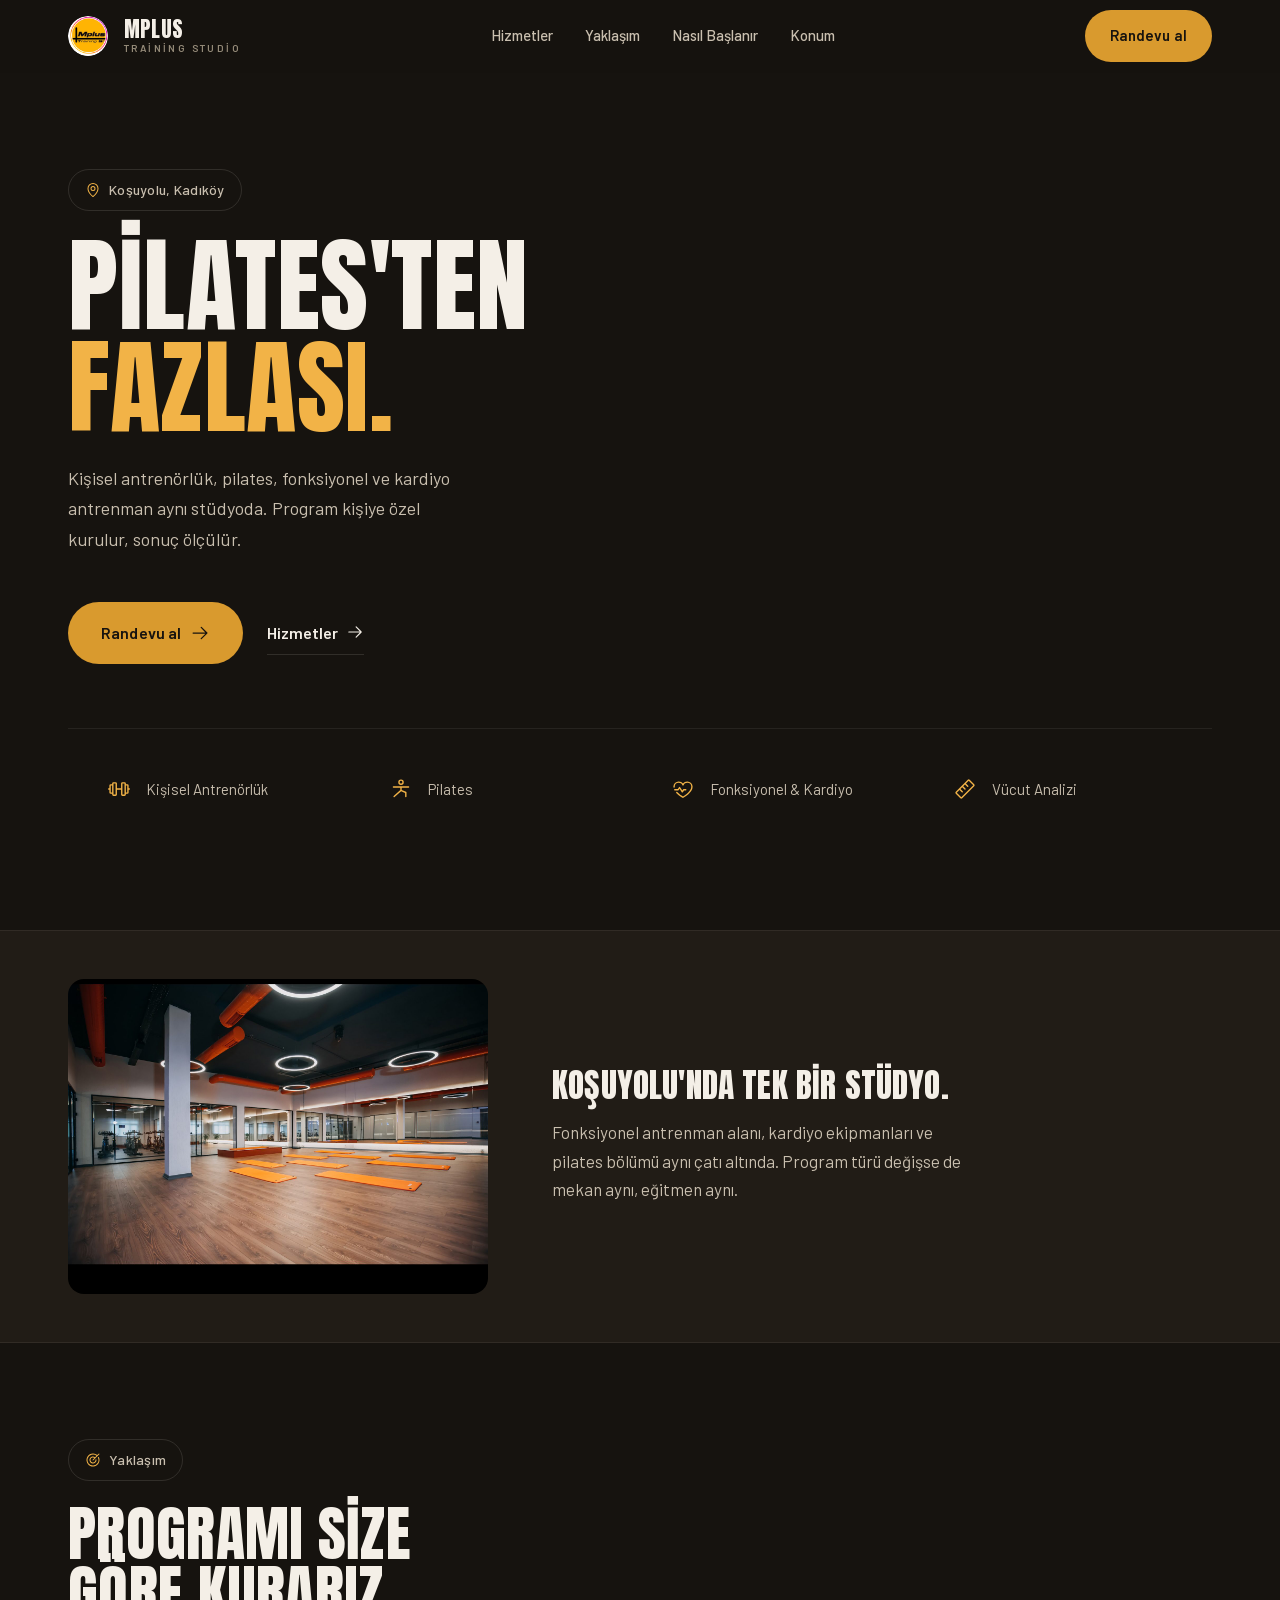
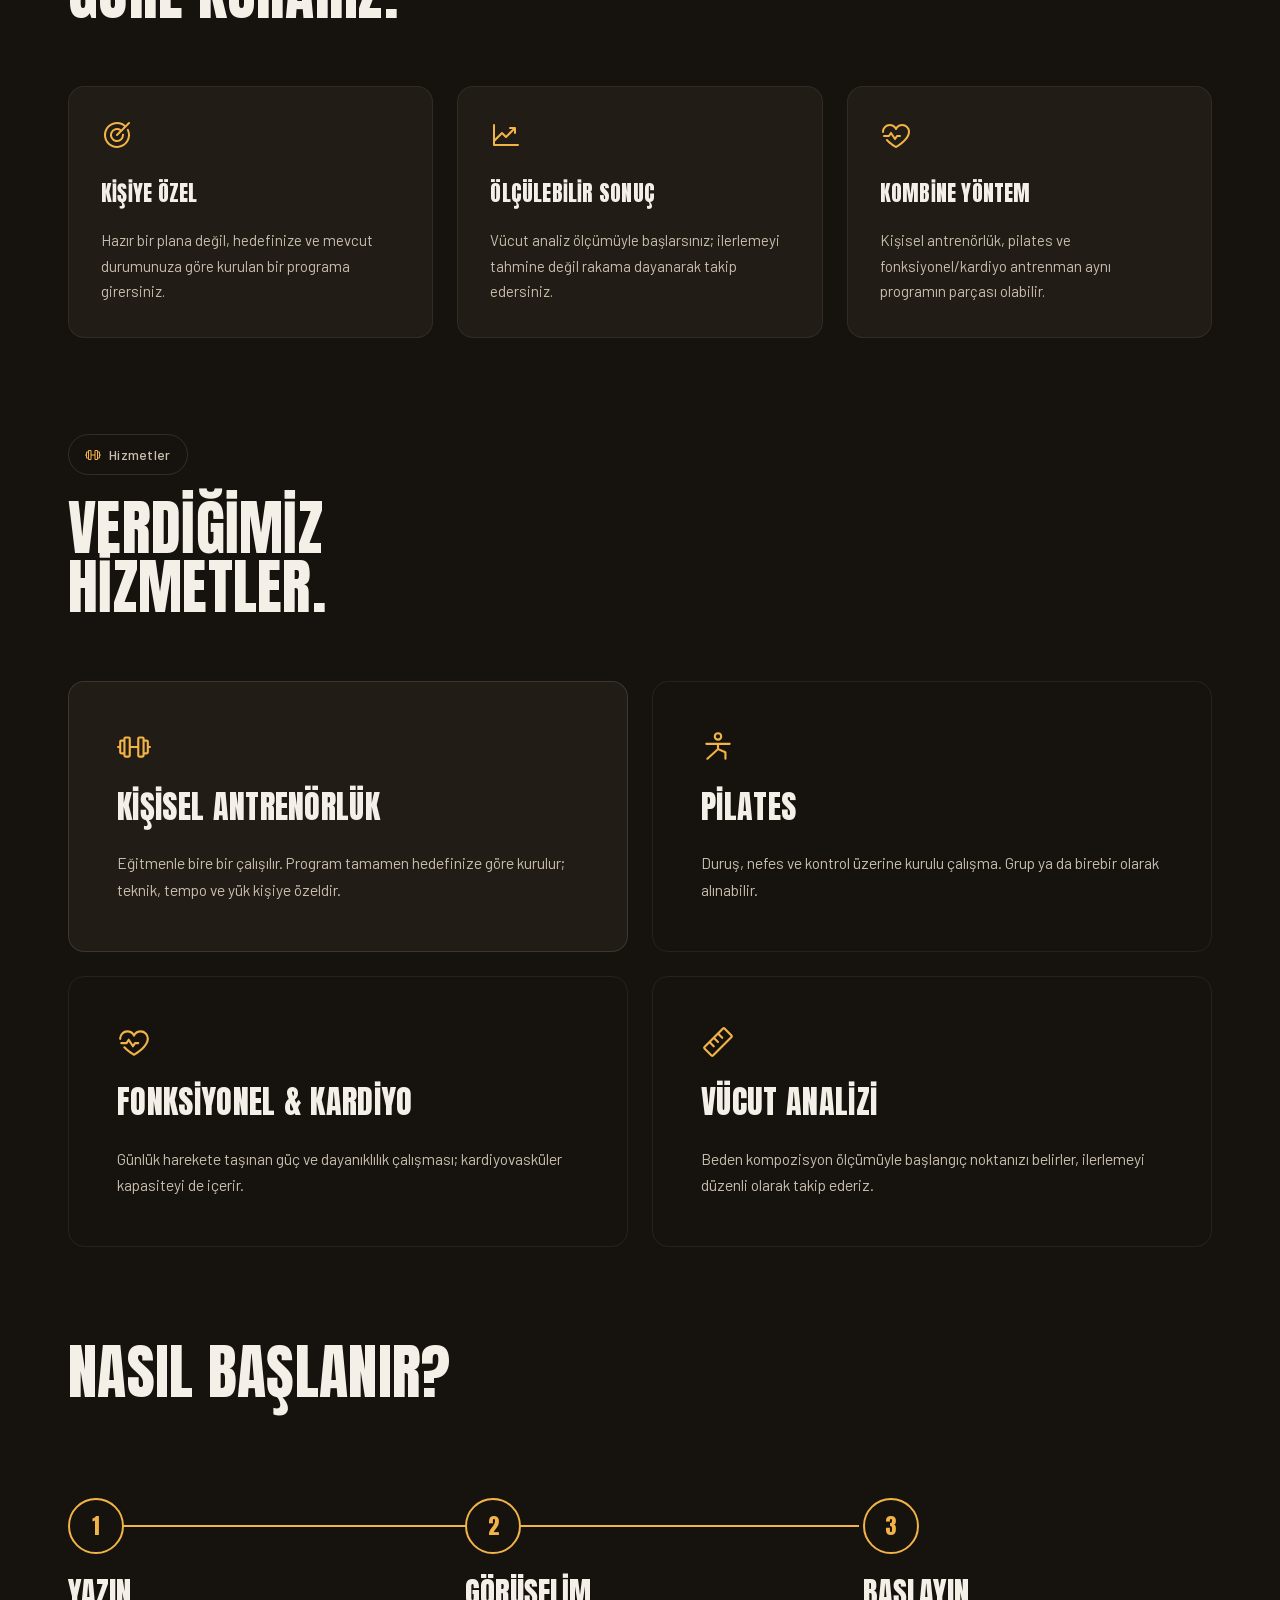
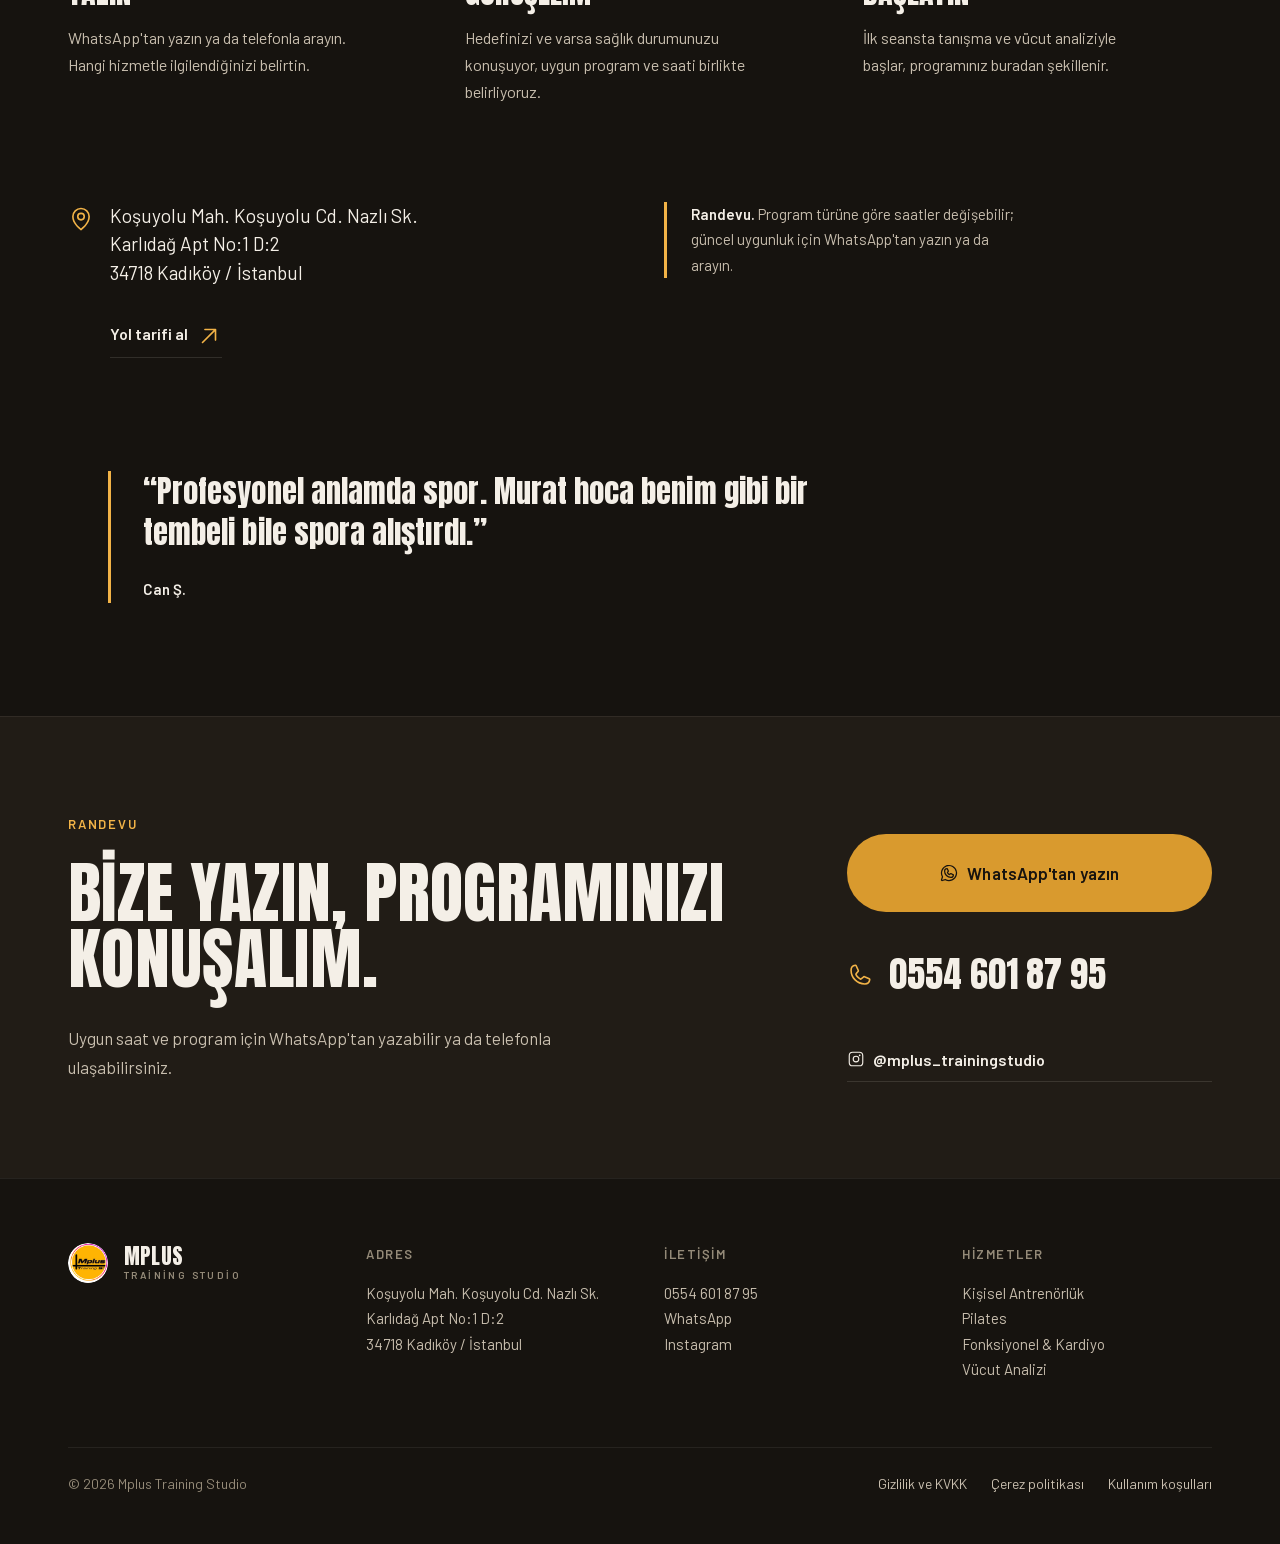
==== index.html @ 63f69e4f "Mplus Training Studio tanıtım sitesi Kadıköy Koşuyolu'ndaki training merkezi için tek sayfalık tanıt" ====
<!doctype html>
<html lang="tr">
<head>
<meta charset="utf-8">
<meta name="viewport" content="width=device-width, initial-scale=1, viewport-fit=cover">
<title>Mplus Training Studio - Kadıköy kişisel antrenörlük ve pilates</title>
<meta name="description" content="Koşuyolu, Kadıköy'de kişisel antrenörlük, pilates, fonksiyonel ve kardiyo antrenman, vücut analizi. Randevu için WhatsApp'tan yazabilirsiniz.">
<meta name="theme-color" content="#16130F">
<meta property="og:title" content="Mplus Training Studio">
<meta property="og:description" content="Kadıköy Koşuyolu'nda kişisel antrenörlük, pilates, fonksiyonel ve kardiyo antrenman, vücut analizi.">
<meta property="og:type" content="website">
<meta property="og:locale" content="tr_TR">
<link rel="preload" href="assets/fonts/anton-400-latin.woff2" as="font" type="font/woff2" crossorigin>
<link rel="preload" href="assets/fonts/barlow-400-latin.woff2" as="font" type="font/woff2" crossorigin>
<style>
@font-face{font-family:'Barlow';font-style:normal;font-weight:400;font-display:swap;src:url('assets/fonts/barlow-400-latin-ext.woff2') format('woff2');unicode-range:U+0100-02BA, U+02BD-02C5, U+02C7-02CC, U+02CE-02D7, U+02DD-02FF, U+0304, U+0308, U+0329, U+1D00-1DBF, U+1E00-1E9F, U+1EF2-1EFF, U+2020, U+20A0-20AB, U+20AD-20C0, U+2113, U+2C60-2C7F, U+A720-A7FF;}
@font-face{font-family:'Barlow';font-style:normal;font-weight:400;font-display:swap;src:url('assets/fonts/barlow-400-latin.woff2') format('woff2');unicode-range:U+0000-00FF, U+0131, U+0152-0153, U+02BB-02BC, U+02C6, U+02DA, U+02DC, U+0304, U+0308, U+0329, U+2000-206F, U+20AC, U+2122, U+2191, U+2193, U+2212, U+2215, U+FEFF, U+FFFD;}
@font-face{font-family:'Barlow';font-style:normal;font-weight:500;font-display:swap;src:url('assets/fonts/barlow-500-latin-ext.woff2') format('woff2');unicode-range:U+0100-02BA, U+02BD-02C5, U+02C7-02CC, U+02CE-02D7, U+02DD-02FF, U+0304, U+0308, U+0329, U+1D00-1DBF, U+1E00-1E9F, U+1EF2-1EFF, U+2020, U+20A0-20AB, U+20AD-20C0, U+2113, U+2C60-2C7F, U+A720-A7FF;}
@font-face{font-family:'Barlow';font-style:normal;font-weight:500;font-display:swap;src:url('assets/fonts/barlow-500-latin.woff2') format('woff2');unicode-range:U+0000-00FF, U+0131, U+0152-0153, U+02BB-02BC, U+02C6, U+02DA, U+02DC, U+0304, U+0308, U+0329, U+2000-206F, U+20AC, U+2122, U+2191, U+2193, U+2212, U+2215, U+FEFF, U+FFFD;}
@font-face{font-family:'Barlow';font-style:normal;font-weight:600;font-display:swap;src:url('assets/fonts/barlow-600-latin-ext.woff2') format('woff2');unicode-range:U+0100-02BA, U+02BD-02C5, U+02C7-02CC, U+02CE-02D7, U+02DD-02FF, U+0304, U+0308, U+0329, U+1D00-1DBF, U+1E00-1E9F, U+1EF2-1EFF, U+2020, U+20A0-20AB, U+20AD-20C0, U+2113, U+2C60-2C7F, U+A720-A7FF;}
@font-face{font-family:'Barlow';font-style:normal;font-weight:600;font-display:swap;src:url('assets/fonts/barlow-600-latin.woff2') format('woff2');unicode-range:U+0000-00FF, U+0131, U+0152-0153, U+02BB-02BC, U+02C6, U+02DA, U+02DC, U+0304, U+0308, U+0329, U+2000-206F, U+20AC, U+2122, U+2191, U+2193, U+2212, U+2215, U+FEFF, U+FFFD;}
@font-face{font-family:'Barlow Condensed';font-style:normal;font-weight:600;font-display:swap;src:url('assets/fonts/barlow-condensed-600-latin-ext.woff2') format('woff2');unicode-range:U+0100-02BA, U+02BD-02C5, U+02C7-02CC, U+02CE-02D7, U+02DD-02FF, U+0304, U+0308, U+0329, U+1D00-1DBF, U+1E00-1E9F, U+1EF2-1EFF, U+2020, U+20A0-20AB, U+20AD-20C0, U+2113, U+2C60-2C7F, U+A720-A7FF;}
@font-face{font-family:'Barlow Condensed';font-style:normal;font-weight:600;font-display:swap;src:url('assets/fonts/barlow-condensed-600-latin.woff2') format('woff2');unicode-range:U+0000-00FF, U+0131, U+0152-0153, U+02BB-02BC, U+02C6, U+02DA, U+02DC, U+0304, U+0308, U+0329, U+2000-206F, U+20AC, U+2122, U+2191, U+2193, U+2212, U+2215, U+FEFF, U+FFFD;}
@font-face{font-family:'Anton';font-style:normal;font-weight:400;font-display:swap;src:url('assets/fonts/anton-400-latin-ext.woff2') format('woff2');unicode-range:U+0100-02BA, U+02BD-02C5, U+02C7-02CC, U+02CE-02D7, U+02DD-02FF, U+0304, U+0308, U+0329, U+1D00-1DBF, U+1E00-1E9F, U+1EF2-1EFF, U+2020, U+20A0-20AB, U+20AD-20C0, U+2113, U+2C60-2C7F, U+A720-A7FF;}
@font-face{font-family:'Anton';font-style:normal;font-weight:400;font-display:swap;src:url('assets/fonts/anton-400-latin.woff2') format('woff2');unicode-range:U+0000-00FF, U+0131, U+0152-0153, U+02BB-02BC, U+02C6, U+02DA, U+02DC, U+0304, U+0308, U+0329, U+2000-206F, U+20AC, U+2122, U+2191, U+2193, U+2212, U+2215, U+FEFF, U+FFFD;}

/* ============================================================
   MPLUS TRAINING STUDIO - TASARIM SİSTEMİ
   Renkler logodan: altın/amber + seyrek magenta/turuncu halka vurgusu.
   Koyu zemin. Anton (başlık) + Barlow (gövde).
   Az görsel, çok hizmet: bilgi yoğunluğu tipografiden gelir.
   Boşluklar 8px ölçeğinden.
   ============================================================ */
:root{
  color-scheme: dark;

  --bg:        #16130F;
  --surface:   #211C16;
  --surface-2: #2A241C;
  --paper:     #F4EFE7;
  --paper-60:  #C9BFAF;
  --paper-40:  #948A78;
  --gold:      #F2B347;
  --gold-d:    #D99A2E;
  --magenta:   #C832B2;
  --orange:    #F0793D;
  --on-gold:   #17130F;
  --line:      rgba(244,239,231,.12);
  --line-soft: rgba(244,239,231,.07);

  --s1: 8px; --s2: 16px; --s3: 24px; --s4: 32px;
  --s5: 48px; --s6: 64px; --s7: 96px; --s8: 128px;

  --r-card: 16px;
  --r-pill: 999px;

  --display: 'Anton', 'Barlow Condensed', system-ui, sans-serif;
  --sans: 'Barlow', system-ui, -apple-system, 'Segoe UI', sans-serif;

  --ease-out: cubic-bezier(0.23, 1, 0.32, 1);
}

*, *::before, *::after{ box-sizing: border-box; }
html{ -webkit-text-size-adjust: 100%; scroll-behavior: smooth; }
body{
  margin: 0;
  background: var(--bg);
  color: var(--paper-60);
  font-family: var(--sans);
  font-size: 17px;
  line-height: 1.7;
  -webkit-font-smoothing: antialiased;
}
main{ overflow-x: clip; }
p{ margin: 0; }
h1, h2, h3{ margin: 0; color: var(--paper); font-weight: 400; text-wrap: balance; }
img{ display: block; max-width: 100%; height: auto; }
a{ color: inherit; }
a, button, summary{ touch-action: manipulation; -webkit-tap-highlight-color: transparent; }
::selection{ background: var(--gold); color: var(--on-gold); }
[id]{ scroll-margin-top: var(--s7); }

a:focus-visible, button:focus-visible, summary:focus-visible{
  outline: 2px solid var(--gold);
  outline-offset: 3px;
  border-radius: 4px;
}

.skip{
  position: absolute; left: var(--s2); top: var(--s2); z-index: 100;
  transform: translateY(-200%); transition: transform .2s var(--ease-out);
}
.skip:focus{ transform: none; }

.ico{ width: 1.25em; height: 1.25em; flex: none; display: block; }

.wrap{ width: 100%; max-width: 1240px; margin-inline: auto; padding-inline: var(--s2); }
@media (min-width: 768px){ .wrap{ padding-inline: var(--s5); } }

.grid{ display: grid; grid-template-columns: repeat(12, minmax(0, 1fr)); gap: var(--s3); }
@media (max-width: 899px){ .grid{ grid-template-columns: minmax(0, 1fr); gap: var(--s4); } .grid > *{ grid-column: auto !important; } }

.section{ padding-block: var(--s6); }
@media (min-width: 900px){ .section{ padding-block: var(--s7); } }

/* ---------- Tipografi ---------- */
.display{
  font-family: var(--display);
  font-weight: 400;
  letter-spacing: .005em;
  line-height: .98;
  color: var(--paper);
  text-transform: uppercase;
}
.h2{ font-size: clamp(2.25rem, 5vw, 3.75rem); }
.lede{ max-width: 56ch; font-size: 17px; }
.accent{ color: var(--gold); }

.pill{
  display: inline-flex; align-items: center; gap: var(--s1);
  padding: var(--s1) var(--s2);
  border: 1px solid var(--line);
  border-radius: var(--r-pill);
  font-size: 14px; font-weight: 500; letter-spacing: .02em;
  color: var(--paper-60);
}
.pill .ico{ color: var(--gold); width: 16px; height: 16px; }

/* ---------- Butonlar ---------- */
.btn{
  display: inline-flex; align-items: center; justify-content: center; gap: var(--s1);
  font-family: var(--sans); font-size: 16px; font-weight: 600; letter-spacing: .01em;
  padding: var(--s2) var(--s4);
  border-radius: var(--r-pill);
  border: 1px solid transparent;
  text-decoration: none; cursor: pointer; white-space: nowrap;
  transition: background-color .2s ease, color .2s ease, border-color .2s ease, transform .12s var(--ease-out);
}
.btn:active{ transform: scale(.97); }
.btn--gold{ background: var(--gold-d); color: var(--on-gold); }
.btn--line{ border-color: var(--line); color: var(--paper); background: transparent; }
.btn .ico{ width: 20px; height: 20px; }

.link{
  display: inline-flex; align-items: center; gap: var(--s1);
  font-weight: 600; font-size: 16px; color: var(--paper);
  text-decoration: none; padding-block: var(--s1);
  border-bottom: 1px solid var(--line);
  transition: border-color .2s ease;
}
.link .ico{ width: 18px; height: 18px; transition: transform .2s var(--ease-out); }

@media (hover: hover) and (pointer: fine){
  .btn--gold:hover{ background: var(--gold); }
  .btn--line:hover{ border-color: var(--gold); color: var(--gold); }
  .link:hover{ border-color: var(--gold); color: var(--gold); }
  .link:hover .ico{ transform: translateX(3px); }
}

/* ============================================================
   NAV
   ============================================================ */
.nav{
  position: sticky; top: env(safe-area-inset-top, 0px); z-index: 50;
  background: color-mix(in srgb, var(--bg) 88%, transparent);
  backdrop-filter: blur(14px); -webkit-backdrop-filter: blur(14px);
  border-bottom: 1px solid transparent;
  transition: border-color .3s ease;
}
.nav[data-stuck="true"]{ border-bottom-color: var(--line-soft); }
.nav__inner{ display: flex; align-items: center; justify-content: space-between; gap: var(--s3); min-height: 72px; }

.brand{ text-decoration: none; display: inline-flex; align-items: center; gap: var(--s2); }
.brand__mark{ width: 40px; height: 40px; border-radius: 50%; flex: none; }
.brand__text{ display: flex; flex-direction: column; line-height: 1; }
.brand__name{ font-family: var(--display); font-size: 21px; letter-spacing: .01em; color: var(--paper); text-transform: uppercase; }
.brand__sub{ font-size: 10px; font-weight: 600; letter-spacing: .24em; text-transform: uppercase; color: var(--paper-40); margin-top: 3px; }

.nav__links{ display: none; gap: var(--s4); }
.nav__links a{ font-size: 15px; font-weight: 500; color: var(--paper-60); text-decoration: none; padding-block: var(--s1); transition: color .2s ease; }
.nav__links a:hover{ color: var(--gold); }
.nav__cta{ display: none; padding: 12px var(--s3); font-size: 15px; }
.nav__toggle{
  appearance: none; border: 1px solid var(--line); background: transparent; color: var(--paper);
  font: 600 14px var(--sans); padding: var(--s2); border-radius: var(--r-pill); cursor: pointer;
  transition: border-color .2s ease, transform .12s var(--ease-out);
}
.nav__toggle:active{ transform: scale(.97); }
@media (min-width: 960px){
  .nav__links{ display: flex; }
  .nav__cta{ display: inline-flex; }
  .nav__toggle{ display: none; }
}

.menu{
  position: fixed; inset: 0; z-index: 80;
  background: var(--bg); overscroll-behavior: contain;
  display: flex; flex-direction: column;
  padding: calc(var(--s2) + env(safe-area-inset-top, 0px)) 0 calc(var(--s5) + env(safe-area-inset-bottom, 0px));
  opacity: 0; transform: translateY(-8px); pointer-events: none;
  transition: opacity .25s var(--ease-out), transform .25s var(--ease-out);
}
.menu[data-open="true"]{ opacity: 1; transform: none; pointer-events: auto; }
.menu__top{ display: flex; align-items: center; justify-content: space-between; min-height: 72px; }
.menu__list{ list-style: none; margin: var(--s5) 0 0; padding: 0; }
.menu__list a{ display: block; font-family: var(--display); font-size: 38px; text-transform: uppercase; line-height: 1.25; color: var(--paper); text-decoration: none; padding-block: var(--s1); }
.menu__foot{ margin-top: auto; }
.menu__foot .btn{ width: 100%; }

/* ============================================================
   HERO — az görsel, metin öncelikli
   ============================================================ */
.hero{ padding-block: var(--s6) var(--s7); }
@media (min-width: 900px){ .hero{ padding-block: var(--s7) var(--s8); } }
.hero__copy{ grid-column: 1 / span 12; }
.hero__intro{ max-width: 46ch; }
.hero__title{ font-size: clamp(3rem, 9vw, 6.5rem); margin-block: var(--s3) var(--s3); }
.hero__sub{ font-size: 18px; }
.hero__actions{ display: flex; flex-wrap: wrap; align-items: center; gap: var(--s3); margin-top: var(--s5); }
.hero__services{
  list-style: none; margin: var(--s6) 0 0; padding-top: var(--s5);
  border-top: 1px solid var(--line-soft);
  display: grid; gap: var(--s3);
  grid-template-columns: repeat(auto-fit, minmax(min(100%, 220px), 1fr));
}
.hero__services li{ display: flex; align-items: center; gap: var(--s2); font-size: 15px; color: var(--paper-60); }
.hero__services .ico{ color: var(--gold); width: 22px; height: 22px; }

/* ---------- Mekan görseli: kompakt bant, dominant değil ---------- */
.venue{ border-top: 1px solid var(--line-soft); border-bottom: 1px solid var(--line-soft); background: var(--surface); }
.venue__inner{ display: flex; flex-direction: column; gap: var(--s3); padding-block: var(--s5); }
@media (min-width: 900px){ .venue__inner{ flex-direction: row; align-items: center; gap: var(--s6); } }
.venue__media{ flex: none; width: 100%; max-width: 420px; }
@media (min-width: 900px){ .venue__media{ width: 38%; } }
.venue__media img{ width: 100%; aspect-ratio: 4/3; object-fit: cover; border-radius: var(--r-card); }
.venue__text{ flex: 1; }
.venue__text p{ max-width: 46ch; }

/* ============================================================
   YAKLAŞIM (farklar)
   ============================================================ */
.approach__head{ max-width: 40ch; margin-bottom: var(--s6); }
.approach__list{
  list-style: none; margin: 0; padding: 0;
  display: grid; gap: var(--s3);
  grid-template-columns: repeat(auto-fit, minmax(min(100%, 260px), 1fr));
}
.approach__item{
  background: var(--surface); border: 1px solid var(--line-soft); border-radius: var(--r-card);
  padding: var(--s4);
}
.approach__item .ico{ color: var(--gold); width: 32px; height: 32px; margin-bottom: var(--s3); }
.approach__item h3{ font-family: var(--display); font-size: 1.35rem; text-transform: uppercase; margin-bottom: var(--s2); letter-spacing: .01em; }
.approach__item p{ font-size: 15px; }

/* ============================================================
   HİZMETLER — 4 kart, 2x2, metin öncelikli
   ============================================================ */
.services__head{ max-width: 40ch; margin-bottom: var(--s6); }
.services__grid{
  display: grid; gap: var(--s3);
  grid-template-columns: repeat(2, 1fr);
}
@media (max-width: 640px){ .services__grid{ grid-template-columns: 1fr; } }
.service{
  border: 1px solid var(--line-soft); border-radius: var(--r-card);
  padding: var(--s4);
  display: flex; flex-direction: column; gap: var(--s2);
  transition: border-color .25s var(--ease-out), transform .25s var(--ease-out);
}
@media (min-width: 900px){ .service{ padding: var(--s5); } }
.service--feature{ background: var(--surface); border-color: var(--line); }
.service .ico{ color: var(--gold); width: 34px; height: 34px; }
.service h3{ font-family: var(--display); font-size: clamp(1.5rem, 2.6vw, 2rem); text-transform: uppercase; letter-spacing: .01em; }
.service p{ font-size: 15.5px; }
@media (hover: hover) and (pointer: fine){ .service:hover{ border-color: var(--gold); transform: translateY(-2px); } }

/* ============================================================
   NASIL BAŞLANIR
   ============================================================ */
.process__head{ margin-bottom: var(--s7); }
.process{ list-style: none; margin: 0; padding: 0; display: grid; gap: var(--s5); position: relative; }
@media (min-width: 900px){
  .process{ grid-template-columns: repeat(3, 1fr); }
  .process::before, .process::after{
    content: ''; position: absolute; top: 27px; left: 28px; right: calc(33.333% - 28px);
    height: 2px; background: var(--line);
  }
  .process::after{ background: var(--gold); transform-origin: left center; }
}
.step__dot{
  width: 56px; height: 56px; border-radius: 50%;
  display: grid; place-items: center;
  background: var(--bg); border: 2px solid var(--gold);
  font-family: var(--display); font-size: 22px; color: var(--gold);
  position: relative; z-index: 1; margin-bottom: var(--s3);
}
.step h3{ font-family: var(--display); font-size: 30px; text-transform: uppercase; line-height: 1; margin-bottom: var(--s2); }
.step p{ max-width: 32ch; font-size: 16px; }

/* ============================================================
   KONUM
   ============================================================ */
.place{ display: grid; gap: var(--s5); }
@media (min-width: 900px){ .place{ grid-template-columns: 1fr 1fr; align-items: start; } }
.place__addr{ display: flex; gap: var(--s2); }
.place__addr .ico{ width: 26px; height: 26px; color: var(--gold); margin-top: 4px; }
.place__addr address{ font-style: normal; font-size: 19px; color: var(--paper); line-height: 1.5; }
.place__addr .link{ margin-top: var(--s3); }
.place__note{ border-left: 3px solid var(--gold); padding-left: var(--s3); max-width: 44ch; font-size: 15px; }
.place__note b{ color: var(--paper); }

/* ============================================================
   YORUM — tek gerçek alıntı
   ============================================================ */
.review{ border-left: 3px solid var(--gold); padding-left: var(--s4); }
.review blockquote{ margin: 0; font-family: var(--display); font-size: clamp(1.35rem, 2.6vw, 1.9rem); text-transform: none; line-height: 1.35; color: var(--paper); letter-spacing: .002em; max-width: 42ch; }
.review figcaption{ margin-top: var(--s3); font-size: 15px; color: var(--paper-60); }
.review figcaption b{ color: var(--paper); font-weight: 600; }

/* ============================================================
   İLETİŞİM
   ============================================================ */
.contact{ border-top: 1px solid var(--line-soft); background: var(--surface); }
.contact__eyebrow{ font-size: 13px; font-weight: 600; letter-spacing: .14em; text-transform: uppercase; color: var(--gold); margin-bottom: var(--s3); }
.contact__title{ grid-column: 1 / span 7; }
.contact__title .h2{ font-size: clamp(2.5rem, 6vw, 4.25rem); }
.contact__title .lede{ margin-top: var(--s4); }
.contact__actions{ grid-column: 9 / span 4; align-self: end; display: grid; gap: var(--s4); }
.contact__actions .btn{ width: 100%; padding-block: var(--s3); font-size: 17px; }
.contact__tel{ font-family: var(--display); font-size: clamp(1.75rem, 3vw, 2.25rem); color: var(--paper); text-decoration: none; display: inline-flex; align-items: center; gap: var(--s2); }
.contact__tel .ico{ width: 26px; height: 26px; color: var(--gold); }
.contact__ig{ align-self: start; }

/* ============================================================
   FOOTER
   ============================================================ */
.foot{ border-top: 1px solid var(--line-soft); padding-block: var(--s6) var(--s5); font-size: 15px; }
.foot__grid{ display: grid; gap: var(--s5); grid-template-columns: repeat(auto-fit, minmax(200px, 1fr)); }
.foot h3{ font-size: 13px; font-weight: 600; letter-spacing: .12em; text-transform: uppercase; color: var(--paper-40); margin-bottom: var(--s2); }
.foot address{ font-style: normal; }
.foot a{ text-decoration: none; color: var(--paper-60); transition: color .2s ease; }
.foot a:hover{ color: var(--gold); }
.foot__bottom{ margin-top: var(--s6); padding-top: var(--s3); border-top: 1px solid var(--line-soft); display: flex; flex-wrap: wrap; gap: var(--s2) var(--s4); justify-content: space-between; color: var(--paper-40); font-size: 14px; }
.foot__legal{ display: flex; flex-wrap: wrap; gap: var(--s3); }

/* ============================================================
   MOBİL RANDEVU ÇUBUĞU
   ============================================================ */
.dock{
  position: fixed; left: 0; right: 0; bottom: 0; z-index: 40;
  padding: var(--s2) var(--s2) calc(var(--s2) + env(safe-area-inset-bottom, 0px));
  background: color-mix(in srgb, var(--bg) 92%, transparent);
  backdrop-filter: blur(14px); -webkit-backdrop-filter: blur(14px);
  border-top: 1px solid var(--line-soft);
  transform: translateY(110%); transition: transform .3s var(--ease-out);
}
.dock[data-shown="true"]{ transform: none; }
.dock .btn{ width: 100%; }
@media (min-width: 960px){ .dock{ display: none; } }

/* ============================================================
   HAREKET
   ============================================================ */
.js .reveal{ opacity: 0; transform: translateY(16px); }
.reveal[data-in]{
  opacity: 1; transform: none;
  transition: opacity .6s var(--ease-out), transform .7s var(--ease-out);
  transition-delay: calc(var(--i, 0) * 80ms);
}
.js .process::after{ transform: scaleX(0); }
.js .step__dot{ opacity: 0; transform: scale(.9); }
.process[data-in]::after{ transform: none; transition: transform 1.1s var(--ease-out) .1s; }
.process[data-in] .step__dot{ opacity: 1; transform: none; transition: opacity .4s var(--ease-out), transform .4s var(--ease-out); }
.process[data-in] .step:nth-child(2) .step__dot{ transition-delay: .35s; }
.process[data-in] .step:nth-child(3) .step__dot{ transition-delay: .7s; }

@media (prefers-reduced-motion: reduce){
  html{ scroll-behavior: auto; }
  .js .reveal, .js .step__dot, .js .process::after{ transform: none !important; }
  .js .reveal{ opacity: 1; transition: opacity .2s ease; }
  .js .step__dot{ opacity: 1; }
  .service, .btn, .link .ico{ transition: none; }
}
</style>
<script>document.documentElement.className += ' js';</script>
</head>
<body>

<a class="btn btn--gold skip" href="#icerik">İçeriğe geç</a>

<header class="nav" id="nav">
  <div class="wrap nav__inner">
    <a class="brand" href="#top" aria-label="Mplus Training Studio, sayfa başı">
      <img class="brand__mark" src="assets/img/logo.png" width="40" height="40" alt="" loading="eager">
      <span class="brand__text">
        <span class="brand__name" translate="no">Mplus</span>
        <span class="brand__sub">Training Studio</span>
      </span>
    </a>
    <nav class="nav__links" aria-label="Ana menü">
      <a href="#hizmetler">Hizmetler</a>
      <a href="#yaklasim">Yaklaşım</a>
      <a href="#nasil">Nasıl Başlanır</a>
      <a href="#konum">Konum</a>
    </nav>
    <a class="btn btn--gold nav__cta" href="#iletisim">Randevu al</a>
    <button class="nav__toggle" id="menuOpen" type="button" aria-expanded="false" aria-controls="menu">Menü</button>
  </div>
</header>

<div class="menu" id="menu" data-open="false" role="dialog" aria-modal="true" aria-label="Menü">
  <div class="wrap menu__top">
    <span class="brand">
      <img class="brand__mark" src="assets/img/logo.png" width="40" height="40" alt="">
      <span class="brand__text">
        <span class="brand__name" translate="no">Mplus</span>
        <span class="brand__sub">Training Studio</span>
      </span>
    </span>
    <button class="nav__toggle" id="menuClose" type="button">Kapat</button>
  </div>
  <div class="wrap" style="display:flex;flex-direction:column;flex:1">
    <ul class="menu__list">
      <li><a href="#hizmetler" data-menu-link>Hizmetler</a></li>
      <li><a href="#yaklasim" data-menu-link>Yaklaşım</a></li>
      <li><a href="#nasil" data-menu-link>Nasıl Başlanır</a></li>
      <li><a href="#konum" data-menu-link>Konum</a></li>
    </ul>
    <div class="menu__foot"><a class="btn btn--gold" href="#iletisim" data-menu-link>Randevu al</a></div>
  </div>
</div>

<main id="icerik">
  <span id="top"></span>

  <!-- ===================== HERO ===================== -->
  <section class="hero">
    <div class="wrap grid">
      <div class="hero__copy">
        <div class="hero__intro">
          <p class="pill"><svg class="ico" aria-hidden="true" focusable="false" xmlns="http://www.w3.org/2000/svg" viewBox="0 0 256 256" fill="currentColor"><path d="M128,64a40,40,0,1,0,40,40A40,40,0,0,0,128,64Zm0,64a24,24,0,1,1,24-24A24,24,0,0,1,128,128Zm0-112a88.1,88.1,0,0,0-88,88c0,31.4,14.51,64.68,42,96.25a254.19,254.19,0,0,0,41.45,38.3,8,8,0,0,0,9.18,0A254.19,254.19,0,0,0,174,200.25c27.45-31.57,42-64.85,42-96.25A88.1,88.1,0,0,0,128,16Zm0,206c-16.53-13-72-60.75-72-118a72,72,0,0,1,144,0C200,161.23,144.53,209,128,222Z"/></svg> Koşuyolu, Kadıköy</p>
          <h1 class="display hero__title">Pilates'ten <span class="accent">fazlası.</span></h1>
          <p class="hero__sub">Kişisel antrenörlük, pilates, fonksiyonel ve kardiyo antrenman aynı stüdyoda. Program kişiye özel kurulur, sonuç ölçülür.</p>
          <div class="hero__actions">
            <a class="btn btn--gold" href="#iletisim">Randevu al <svg class="ico" aria-hidden="true" focusable="false" xmlns="http://www.w3.org/2000/svg" viewBox="0 0 256 256" fill="currentColor"><path d="M221.66,133.66l-72,72a8,8,0,0,1-11.32-11.32L196.69,136H40a8,8,0,0,1,0-16H196.69L138.34,61.66a8,8,0,0,1,11.32-11.32l72,72A8,8,0,0,1,221.66,133.66Z"/></svg></a>
            <a class="link" href="#hizmetler">Hizmetler <svg class="ico" aria-hidden="true" focusable="false" xmlns="http://www.w3.org/2000/svg" viewBox="0 0 256 256" fill="currentColor"><path d="M221.66,133.66l-72,72a8,8,0,0,1-11.32-11.32L196.69,136H40a8,8,0,0,1,0-16H196.69L138.34,61.66a8,8,0,0,1,11.32-11.32l72,72A8,8,0,0,1,221.66,133.66Z"/></svg></a>
          </div>
        </div>
        <ul class="hero__services">
          <li><svg class="ico" aria-hidden="true" focusable="false" xmlns="http://www.w3.org/2000/svg" viewBox="0 0 256 256" fill="currentColor"><path d="M248,120h-8V88a16,16,0,0,0-16-16H208V64a16,16,0,0,0-16-16H168a16,16,0,0,0-16,16v56H104V64A16,16,0,0,0,88,48H64A16,16,0,0,0,48,64v8H32A16,16,0,0,0,16,88v32H8a8,8,0,0,0,0,16h8v32a16,16,0,0,0,16,16H48v8a16,16,0,0,0,16,16H88a16,16,0,0,0,16-16V136h48v56a16,16,0,0,0,16,16h24a16,16,0,0,0,16-16v-8h16a16,16,0,0,0,16-16V136h8a8,8,0,0,0,0-16ZM32,168V88H48v80Zm56,24H64V64H88V192Zm104,0H168V64h24V175.82c0,.06,0,.12,0,.18s0,.12,0,.18V192Zm32-24H208V88h16Z"/></svg> Kişisel Antrenörlük</li>
          <li><svg class="ico" aria-hidden="true" focusable="false" xmlns="http://www.w3.org/2000/svg" viewBox="0 0 256 256" fill="currentColor"><path d="M128,80A32,32,0,1,0,96,48,32,32,0,0,0,128,80Zm0-48a16,16,0,1,1-16,16A16,16,0,0,1,128,32Zm96,72a8,8,0,0,1-8,8H136v26.72l51.15,21.93A8,8,0,0,1,192,168v48a8,8,0,0,1-16,0V173.28l-46.45-19.91L53.35,222a8,8,0,1,1-10.7-11.9L120,140.44V112H40a8,8,0,0,1,0-16H216A8,8,0,0,1,224,104Z"/></svg> Pilates</li>
          <li><svg class="ico" aria-hidden="true" focusable="false" xmlns="http://www.w3.org/2000/svg" viewBox="0 0 256 256" fill="currentColor"><path d="M72,144H32a8,8,0,0,1,0-16H67.72l13.62-20.44a8,8,0,0,1,13.32,0l25.34,38,9.34-14A8,8,0,0,1,136,128h24a8,8,0,0,1,0,16H140.28l-13.62,20.44a8,8,0,0,1-13.32,0L88,126.42l-9.34,14A8,8,0,0,1,72,144ZM178,40c-20.65,0-38.73,8.88-50,23.89C116.73,48.88,98.65,40,78,40a62.07,62.07,0,0,0-62,62c0,.75,0,1.5,0,2.25a8,8,0,1,0,16-.5c0-.58,0-1.17,0-1.75A46.06,46.06,0,0,1,78,56c19.45,0,35.78,10.36,42.6,27a8,8,0,0,0,14.8,0c6.82-16.67,23.15-27,42.6-27a46.06,46.06,0,0,1,46,46c0,53.61-77.76,102.15-96,112.8-10.83-6.31-42.63-26-66.68-52.21a8,8,0,1,0-11.8,10.82c31.17,34,72.93,56.68,74.69,57.63a8,8,0,0,0,7.58,0C136.21,228.66,240,172,240,102A62.07,62.07,0,0,0,178,40Z"/></svg> Fonksiyonel &amp; Kardiyo</li>
          <li><svg class="ico" aria-hidden="true" focusable="false" xmlns="http://www.w3.org/2000/svg" viewBox="0 0 256 256" fill="currentColor"><path d="M235.32,73.37,182.63,20.69a16,16,0,0,0-22.63,0L20.68,160a16,16,0,0,0,0,22.63l52.69,52.68a16,16,0,0,0,22.63,0L235.32,96A16,16,0,0,0,235.32,73.37ZM84.68,224,32,171.31l32-32,26.34,26.35a8,8,0,0,0,11.32-11.32L75.31,128,96,107.31l26.34,26.35a8,8,0,0,0,11.32-11.32L107.31,96,128,75.31l26.34,26.35a8,8,0,0,0,11.32-11.32L139.31,64l32-32L224,84.69Z"/></svg> Vücut Analizi</li>
        </ul>
      </div>
    </div>
  </section>

  <!-- ===================== MEKAN (kompakt, dominant değil) ===================== -->
  <section class="venue">
    <div class="wrap venue__inner">
      <div class="venue__media">
        <img src="assets/img/studyo.jpg" width="1600" height="1200" alt="Mplus Training Studio salonu; fonksiyonel ekipman, kardiyo alanı ve mat pilates bölümü" loading="lazy" decoding="async">
      </div>
      <div class="venue__text">
        <h2 class="display" style="font-size:clamp(1.5rem,3vw,2.1rem);margin-bottom:var(--s2)">Koşuyolu'nda tek bir stüdyo.</h2>
        <p class="lede">Fonksiyonel antrenman alanı, kardiyo ekipmanları ve pilates bölümü aynı çatı altında. Program türü değişse de mekan aynı, eğitmen aynı.</p>
      </div>
    </div>
  </section>

  <!-- ===================== YAKLAŞIM ===================== -->
  <section class="section" id="yaklasim">
    <div class="wrap">
      <div class="approach__head reveal">
        <p class="pill"><svg class="ico" aria-hidden="true" focusable="false" xmlns="http://www.w3.org/2000/svg" viewBox="0 0 256 256" fill="currentColor"><path d="M221.87,83.16A104.1,104.1,0,1,1,195.67,49l22.67-22.68a8,8,0,0,1,11.32,11.32l-96,96a8,8,0,0,1-11.32-11.32l27.72-27.72a40,40,0,1,0,17.87,31.09,8,8,0,1,1,16-.9,56,56,0,1,1-22.38-41.65L184.3,60.39a87.88,87.88,0,1,0,23.13,29.67,8,8,0,0,1,14.44-6.9Z"/></svg> Yaklaşım</p>
        <h2 class="display h2" style="margin-top:var(--s3)">Programı size göre kurarız.</h2>
      </div>
      <ul class="approach__list">
        <li class="approach__item reveal">
          <svg class="ico" aria-hidden="true" focusable="false" xmlns="http://www.w3.org/2000/svg" viewBox="0 0 256 256" fill="currentColor"><path d="M221.87,83.16A104.1,104.1,0,1,1,195.67,49l22.67-22.68a8,8,0,0,1,11.32,11.32l-96,96a8,8,0,0,1-11.32-11.32l27.72-27.72a40,40,0,1,0,17.87,31.09,8,8,0,1,1,16-.9,56,56,0,1,1-22.38-41.65L184.3,60.39a87.88,87.88,0,1,0,23.13,29.67,8,8,0,0,1,14.44-6.9Z"/></svg>
          <h3>Kişiye özel</h3>
          <p>Hazır bir plana değil, hedefinize ve mevcut durumunuza göre kurulan bir programa girersiniz.</p>
        </li>
        <li class="approach__item reveal" style="--i:1">
          <svg class="ico" aria-hidden="true" focusable="false" xmlns="http://www.w3.org/2000/svg" viewBox="0 0 256 256" fill="currentColor"><path d="M232,208a8,8,0,0,1-8,8H32a8,8,0,0,1-8-8V48a8,8,0,0,1,16,0V156.69l50.34-50.35a8,8,0,0,1,11.32,0L128,132.69,180.69,80H160a8,8,0,0,1,0-16h40a8,8,0,0,1,8,8v40a8,8,0,0,1-16,0V91.31l-58.34,58.35a8,8,0,0,1-11.32,0L96,123.31l-56,56V200H224A8,8,0,0,1,232,208Z"/></svg>
          <h3>Ölçülebilir sonuç</h3>
          <p>Vücut analiz ölçümüyle başlarsınız; ilerlemeyi tahmine değil rakama dayanarak takip edersiniz.</p>
        </li>
        <li class="approach__item reveal" style="--i:2">
          <svg class="ico" aria-hidden="true" focusable="false" xmlns="http://www.w3.org/2000/svg" viewBox="0 0 256 256" fill="currentColor"><path d="M72,144H32a8,8,0,0,1,0-16H67.72l13.62-20.44a8,8,0,0,1,13.32,0l25.34,38,9.34-14A8,8,0,0,1,136,128h24a8,8,0,0,1,0,16H140.28l-13.62,20.44a8,8,0,0,1-13.32,0L88,126.42l-9.34,14A8,8,0,0,1,72,144ZM178,40c-20.65,0-38.73,8.88-50,23.89C116.73,48.88,98.65,40,78,40a62.07,62.07,0,0,0-62,62c0,.75,0,1.5,0,2.25a8,8,0,1,0,16-.5c0-.58,0-1.17,0-1.75A46.06,46.06,0,0,1,78,56c19.45,0,35.78,10.36,42.6,27a8,8,0,0,0,14.8,0c6.82-16.67,23.15-27,42.6-27a46.06,46.06,0,0,1,46,46c0,53.61-77.76,102.15-96,112.8-10.83-6.31-42.63-26-66.68-52.21a8,8,0,1,0-11.8,10.82c31.17,34,72.93,56.68,74.69,57.63a8,8,0,0,0,7.58,0C136.21,228.66,240,172,240,102A62.07,62.07,0,0,0,178,40Z"/></svg>
          <h3>Kombine yöntem</h3>
          <p>Kişisel antrenörlük, pilates ve fonksiyonel/kardiyo antrenman aynı programın parçası olabilir.</p>
        </li>
      </ul>
    </div>
  </section>

  <!-- ===================== HİZMETLER ===================== -->
  <section class="section" id="hizmetler" style="padding-top:0">
    <div class="wrap">
      <div class="services__head reveal">
        <p class="pill"><svg class="ico" aria-hidden="true" focusable="false" xmlns="http://www.w3.org/2000/svg" viewBox="0 0 256 256" fill="currentColor"><path d="M248,120h-8V88a16,16,0,0,0-16-16H208V64a16,16,0,0,0-16-16H168a16,16,0,0,0-16,16v56H104V64A16,16,0,0,0,88,48H64A16,16,0,0,0,48,64v8H32A16,16,0,0,0,16,88v32H8a8,8,0,0,0,0,16h8v32a16,16,0,0,0,16,16H48v8a16,16,0,0,0,16,16H88a16,16,0,0,0,16-16V136h48v56a16,16,0,0,0,16,16h24a16,16,0,0,0,16-16v-8h16a16,16,0,0,0,16-16V136h8a8,8,0,0,0,0-16ZM32,168V88H48v80Zm56,24H64V64H88V192Zm104,0H168V64h24V175.82c0,.06,0,.12,0,.18s0,.12,0,.18V192Zm32-24H208V88h16Z"/></svg> Hizmetler</p>
        <h2 class="display h2" style="margin-top:var(--s3)">Verdiğimiz hizmetler.</h2>
      </div>
      <div class="services__grid">
        <article class="service service--feature reveal">
          <svg class="ico" aria-hidden="true" focusable="false" xmlns="http://www.w3.org/2000/svg" viewBox="0 0 256 256" fill="currentColor"><path d="M248,120h-8V88a16,16,0,0,0-16-16H208V64a16,16,0,0,0-16-16H168a16,16,0,0,0-16,16v56H104V64A16,16,0,0,0,88,48H64A16,16,0,0,0,48,64v8H32A16,16,0,0,0,16,88v32H8a8,8,0,0,0,0,16h8v32a16,16,0,0,0,16,16H48v8a16,16,0,0,0,16,16H88a16,16,0,0,0,16-16V136h48v56a16,16,0,0,0,16,16h24a16,16,0,0,0,16-16v-8h16a16,16,0,0,0,16-16V136h8a8,8,0,0,0,0-16ZM32,168V88H48v80Zm56,24H64V64H88V192Zm104,0H168V64h24V175.82c0,.06,0,.12,0,.18s0,.12,0,.18V192Zm32-24H208V88h16Z"/></svg>
          <h3>Kişisel Antrenörlük</h3>
          <p>Eğitmenle bire bir çalışılır. Program tamamen hedefinize göre kurulur; teknik, tempo ve yük kişiye özeldir.</p>
        </article>
        <article class="service reveal" style="--i:1">
          <svg class="ico" aria-hidden="true" focusable="false" xmlns="http://www.w3.org/2000/svg" viewBox="0 0 256 256" fill="currentColor"><path d="M128,80A32,32,0,1,0,96,48,32,32,0,0,0,128,80Zm0-48a16,16,0,1,1-16,16A16,16,0,0,1,128,32Zm96,72a8,8,0,0,1-8,8H136v26.72l51.15,21.93A8,8,0,0,1,192,168v48a8,8,0,0,1-16,0V173.28l-46.45-19.91L53.35,222a8,8,0,1,1-10.7-11.9L120,140.44V112H40a8,8,0,0,1,0-16H216A8,8,0,0,1,224,104Z"/></svg>
          <h3>Pilates</h3>
          <p>Duruş, nefes ve kontrol üzerine kurulu çalışma. Grup ya da birebir olarak alınabilir.</p>
        </article>
        <article class="service reveal" style="--i:2">
          <svg class="ico" aria-hidden="true" focusable="false" xmlns="http://www.w3.org/2000/svg" viewBox="0 0 256 256" fill="currentColor"><path d="M72,144H32a8,8,0,0,1,0-16H67.72l13.62-20.44a8,8,0,0,1,13.32,0l25.34,38,9.34-14A8,8,0,0,1,136,128h24a8,8,0,0,1,0,16H140.28l-13.62,20.44a8,8,0,0,1-13.32,0L88,126.42l-9.34,14A8,8,0,0,1,72,144ZM178,40c-20.65,0-38.73,8.88-50,23.89C116.73,48.88,98.65,40,78,40a62.07,62.07,0,0,0-62,62c0,.75,0,1.5,0,2.25a8,8,0,1,0,16-.5c0-.58,0-1.17,0-1.75A46.06,46.06,0,0,1,78,56c19.45,0,35.78,10.36,42.6,27a8,8,0,0,0,14.8,0c6.82-16.67,23.15-27,42.6-27a46.06,46.06,0,0,1,46,46c0,53.61-77.76,102.15-96,112.8-10.83-6.31-42.63-26-66.68-52.21a8,8,0,1,0-11.8,10.82c31.17,34,72.93,56.68,74.69,57.63a8,8,0,0,0,7.58,0C136.21,228.66,240,172,240,102A62.07,62.07,0,0,0,178,40Z"/></svg>
          <h3>Fonksiyonel &amp; Kardiyo</h3>
          <p>Günlük harekete taşınan güç ve dayanıklılık çalışması; kardiyovasküler kapasiteyi de içerir.</p>
        </article>
        <article class="service reveal" style="--i:3">
          <svg class="ico" aria-hidden="true" focusable="false" xmlns="http://www.w3.org/2000/svg" viewBox="0 0 256 256" fill="currentColor"><path d="M235.32,73.37,182.63,20.69a16,16,0,0,0-22.63,0L20.68,160a16,16,0,0,0,0,22.63l52.69,52.68a16,16,0,0,0,22.63,0L235.32,96A16,16,0,0,0,235.32,73.37ZM84.68,224,32,171.31l32-32,26.34,26.35a8,8,0,0,0,11.32-11.32L75.31,128,96,107.31l26.34,26.35a8,8,0,0,0,11.32-11.32L107.31,96,128,75.31l26.34,26.35a8,8,0,0,0,11.32-11.32L139.31,64l32-32L224,84.69Z"/></svg>
          <h3>Vücut Analizi</h3>
          <p>Beden kompozisyon ölçümüyle başlangıç noktanızı belirler, ilerlemeyi düzenli olarak takip ederiz.</p>
        </article>
      </div>
    </div>
  </section>

  <!-- ===================== NASIL BAŞLANIR ===================== -->
  <section class="section" id="nasil" style="padding-top:0">
    <div class="wrap">
      <h2 class="display h2 process__head reveal">Nasıl başlanır?</h2>
      <ol class="process">
        <li class="step"><span class="step__dot" aria-hidden="true">1</span><h3>Yazın</h3><p>WhatsApp'tan yazın ya da telefonla arayın. Hangi hizmetle ilgilendiğinizi belirtin.</p></li>
        <li class="step"><span class="step__dot" aria-hidden="true">2</span><h3>Görüşelim</h3><p>Hedefinizi ve varsa sağlık durumunuzu konuşuyor, uygun program ve saati birlikte belirliyoruz.</p></li>
        <li class="step"><span class="step__dot" aria-hidden="true">3</span><h3>Başlayın</h3><p>İlk seansta tanışma ve vücut analiziyle başlar, programınız buradan şekillenir.</p></li>
      </ol>
    </div>
  </section>

  <!-- ===================== KONUM ===================== -->
  <section class="section" id="konum" style="padding-top:0">
    <div class="wrap">
      <div class="place">
        <div class="place__addr reveal">
          <svg class="ico" aria-hidden="true" focusable="false" xmlns="http://www.w3.org/2000/svg" viewBox="0 0 256 256" fill="currentColor"><path d="M128,64a40,40,0,1,0,40,40A40,40,0,0,0,128,64Zm0,64a24,24,0,1,1,24-24A24,24,0,0,1,128,128Zm0-112a88.1,88.1,0,0,0-88,88c0,31.4,14.51,64.68,42,96.25a254.19,254.19,0,0,0,41.45,38.3,8,8,0,0,0,9.18,0A254.19,254.19,0,0,0,174,200.25c27.45-31.57,42-64.85,42-96.25A88.1,88.1,0,0,0,128,16Zm0,206c-16.53-13-72-60.75-72-118a72,72,0,0,1,144,0C200,161.23,144.53,209,128,222Z"/></svg>
          <div>
            <address>Koşuyolu Mah. Koşuyolu Cd. Nazlı Sk.<br>Karlıdağ Apt No:1 D:2<br>34718 Kadıköy / İstanbul</address>
            <a class="link" href="https://www.google.com/maps/search/?api=1&amp;query=Mplus%20Training%20Studio%20Ko%C5%9Fuyolu%20Kad%C4%B1k%C3%B6y" target="_blank" rel="noopener">Yol tarifi al <svg class="ico" aria-hidden="true" focusable="false" xmlns="http://www.w3.org/2000/svg" viewBox="0 0 256 256" fill="currentColor"><path d="M200,64V168a8,8,0,0,1-16,0V83.31L69.66,197.66a8,8,0,0,1-11.32-11.32L172.69,72H88a8,8,0,0,1,0-16H192A8,8,0,0,1,200,64Z"/></svg></a>
          </div>
        </div>
        <p class="place__note reveal" style="--i:1"><b>Randevu.</b> Program türüne göre saatler değişebilir; güncel uygunluk için WhatsApp'tan yazın ya da arayın.</p>
      </div>
    </div>
  </section>

  <!-- ===================== YORUM ===================== -->
  <section class="section" style="padding-top:0">
    <div class="wrap">
      <figure class="review reveal">
        <blockquote><p>“Profesyonel anlamda spor. Murat hoca benim gibi bir tembeli bile spora alıştırdı.”</p></blockquote>
        <figcaption><b>Can Ş.</b></figcaption>
      </figure>
    </div>
  </section>

  <!-- ===================== İLETİŞİM ===================== -->
  <section class="section contact" id="iletisim">
    <div class="wrap grid">
      <div class="contact__title reveal">
        <p class="contact__eyebrow">Randevu</p>
        <h2 class="display h2">Bize yazın, programınızı konuşalım.</h2>
        <p class="lede">Uygun saat ve program için WhatsApp'tan yazabilir ya da telefonla ulaşabilirsiniz.</p>
      </div>
      <div class="contact__actions reveal" style="--i:1">
        <a class="btn btn--gold" href="https://wa.me/905546018795?text=Merhaba%2C%20Mplus%20Training%20Studio%27dan%20bilgi%20almak%20istiyorum." target="_blank" rel="noopener"><svg class="ico" aria-hidden="true" focusable="false" xmlns="http://www.w3.org/2000/svg" viewBox="0 0 256 256" fill="currentColor"><path d="M187.58,144.84l-32-16a8,8,0,0,0-8,.5l-14.69,9.8a40.55,40.55,0,0,1-16-16l9.8-14.69a8,8,0,0,0,.5-8l-16-32A8,8,0,0,0,104,64a40,40,0,0,0-40,40,88.1,88.1,0,0,0,88,88,40,40,0,0,0,40-40A8,8,0,0,0,187.58,144.84ZM152,176a72.08,72.08,0,0,1-72-72A24,24,0,0,1,99.29,80.46l11.48,23L101,118a8,8,0,0,0-.73,7.51,56.47,56.47,0,0,0,30.15,30.15A8,8,0,0,0,138,155l14.61-9.74,23,11.48A24,24,0,0,1,152,176ZM128,24A104,104,0,0,0,36.18,176.88L24.83,210.93a16,16,0,0,0,20.24,20.24l34.05-11.35A104,104,0,1,0,128,24Zm0,192a87.87,87.87,0,0,1-44.06-11.81,8,8,0,0,0-6.54-.67L40,216,52.47,178.6a8,8,0,0,0-.66-6.54A88,88,0,1,1,128,216Z"/></svg> WhatsApp'tan yazın</a>
        <a class="contact__tel" href="tel:+905546018795"><svg class="ico" aria-hidden="true" focusable="false" xmlns="http://www.w3.org/2000/svg" viewBox="0 0 256 256" fill="currentColor"><path d="M222.37,158.46l-47.11-21.11-.13-.06a16,16,0,0,0-15.17,1.4,8.12,8.12,0,0,0-.75.56L134.87,160c-15.42-7.49-31.34-23.29-38.83-38.51l20.78-24.71c.2-.25.39-.5.57-.77a16,16,0,0,0,1.32-15.06l0-.12L97.54,33.64a16,16,0,0,0-16.62-9.52A56.26,56.26,0,0,0,32,80c0,79.4,64.6,144,144,144a56.26,56.26,0,0,0,55.88-48.92A16,16,0,0,0,222.37,158.46ZM176,208A128.14,128.14,0,0,1,48,80,40.2,40.2,0,0,1,82.87,40a.61.61,0,0,0,0,.12l21,47L83.2,111.86a6.13,6.13,0,0,0-.57.77,16,16,0,0,0-1,15.7c9.06,18.53,27.73,37.06,46.46,46.11a16,16,0,0,0,15.75-1.14,8.44,8.44,0,0,0,.74-.56L168.89,152l47,21.05h0s.08,0,.11,0A40.21,40.21,0,0,1,176,208Z"/></svg> 0554&nbsp;601&nbsp;87&nbsp;95</a>
        <a class="link contact__ig" href="https://www.instagram.com/mplus_trainingstudio/" target="_blank" rel="noopener"><svg class="ico" aria-hidden="true" focusable="false" xmlns="http://www.w3.org/2000/svg" viewBox="0 0 256 256" fill="currentColor"><path d="M128,80a48,48,0,1,0,48,48A48.05,48.05,0,0,0,128,80Zm0,80a32,32,0,1,1,32-32A32,32,0,0,1,128,160ZM176,24H80A56.06,56.06,0,0,0,24,80v96a56.06,56.06,0,0,0,56,56h96a56.06,56.06,0,0,0,56-56V80A56.06,56.06,0,0,0,176,24Zm40,152a40,40,0,0,1-40,40H80a40,40,0,0,1-40-40V80A40,40,0,0,1,80,40h96a40,40,0,0,1,40,40ZM192,76a12,12,0,1,1-12-12A12,12,0,0,1,192,76Z"/></svg> @mplus_trainingstudio</a>
      </div>
    </div>
  </section>
</main>

<footer class="foot" id="foot">
  <div class="wrap">
    <div class="foot__grid">
      <div>
        <span class="brand">
          <img class="brand__mark" src="assets/img/logo.png" width="40" height="40" alt="">
          <span class="brand__text">
            <span class="brand__name" translate="no">Mplus</span>
            <span class="brand__sub">Training Studio</span>
          </span>
        </span>
      </div>
      <div>
        <h3>Adres</h3>
        <address>Koşuyolu Mah. Koşuyolu Cd. Nazlı Sk.<br>Karlıdağ Apt No:1 D:2<br>34718 Kadıköy / İstanbul</address>
      </div>
      <div>
        <h3>İletişim</h3>
        <p><a href="tel:+905546018795">0554&nbsp;601&nbsp;87&nbsp;95</a><br>
        <a href="https://wa.me/905546018795" target="_blank" rel="noopener">WhatsApp</a><br>
        <a href="https://www.instagram.com/mplus_trainingstudio/" target="_blank" rel="noopener">Instagram</a></p>
      </div>
      <div>
        <h3>Hizmetler</h3>
        <p>Kişisel Antrenörlük<br>Pilates<br>Fonksiyonel &amp; Kardiyo<br>Vücut Analizi</p>
      </div>
    </div>
    <div class="foot__bottom">
      <span>© <span id="yil">2026</span> Mplus Training Studio</span>
      <span class="foot__legal">
        <a href="gizlilik.html">Gizlilik ve KVKK</a>
        <a href="cerez-politikasi.html">Çerez politikası</a>
        <a href="kullanim-kosullari.html">Kullanım koşulları</a>
      </span>
    </div>
  </div>
</footer>

<div class="dock" id="dock" data-shown="false">
  <a class="btn btn--gold" href="#iletisim">Randevu al</a>
</div>

<script type="application/ld+json">
{
  "@context": "https://schema.org",
  "@type": "HealthAndBeautyBusiness",
  "name": "Mplus Training Studio",
  "description": "Kadıköy Koşuyolu'nda kişisel antrenörlük, pilates, fonksiyonel ve kardiyo antrenman, vücut analizi.",
  "address": {
    "@type": "PostalAddress",
    "streetAddress": "Koşuyolu Mah. Koşuyolu Cd. Nazlı Sk. Karlıdağ Apt No:1 D:2",
    "addressLocality": "Kadıköy",
    "addressRegion": "İstanbul",
    "postalCode": "34718",
    "addressCountry": "TR"
  },
  "telephone": "+905546018795",
  "sameAs": ["https://www.instagram.com/mplus_trainingstudio/"]
}
</script>

<script>
(function () {
  'use strict';
  var io = 'IntersectionObserver' in window;

  document.getElementById('yil').textContent = new Date().getFullYear();

  var nav = document.getElementById('nav');
  if (io) {
    new IntersectionObserver(function (e) {
      nav.setAttribute('data-stuck', String(!e[0].isIntersecting));
    }, { rootMargin: '-72px 0px 0px 0px' }).observe(document.getElementById('top'));
  }

  var targets = document.querySelectorAll('.reveal, .process');
  if (io) {
    var obs = new IntersectionObserver(function (entries) {
      entries.forEach(function (en) {
        if (en.isIntersecting) { en.target.setAttribute('data-in', ''); obs.unobserve(en.target); }
      });
    }, { threshold: .15, rootMargin: '0px 0px -8% 0px' });
    targets.forEach(function (t) { obs.observe(t); });
    setTimeout(function () { targets.forEach(function (t) { t.setAttribute('data-in', ''); }); }, 3000);
  } else {
    targets.forEach(function (t) { t.setAttribute('data-in', ''); });
  }

  var menu = document.getElementById('menu');
  var openBtn = document.getElementById('menuOpen');
  var closeBtn = document.getElementById('menuClose');
  var behind = ['nav', 'icerik', 'foot', 'dock'].map(function (id) { return document.getElementById(id); });
  function setMenu(open) {
    menu.setAttribute('data-open', String(open));
    openBtn.setAttribute('aria-expanded', String(open));
    document.documentElement.style.overflow = open ? 'hidden' : '';
    behind.forEach(function (el) { if (el) { open ? el.setAttribute('inert', '') : el.removeAttribute('inert'); } });
    (open ? closeBtn : openBtn).focus();
  }
  openBtn.addEventListener('click', function () { setMenu(true); });
  closeBtn.addEventListener('click', function () { setMenu(false); });
  document.querySelectorAll('[data-menu-link]').forEach(function (a) { a.addEventListener('click', function () { setMenu(false); }); });
  document.addEventListener('keydown', function (e) { if (e.key === 'Escape' && menu.getAttribute('data-open') === 'true') { setMenu(false); } });

  var dock = document.getElementById('dock');
  var pastHero = false, atContact = false;
  function sync() { dock.setAttribute('data-shown', String(pastHero && !atContact)); }
  if (io) {
    new IntersectionObserver(function (e) { pastHero = !e[0].isIntersecting; sync(); }).observe(document.querySelector('.hero'));
    new IntersectionObserver(function (e) { atContact = e[0].isIntersecting; sync(); }, { threshold: .05 }).observe(document.getElementById('iletisim'));
  }
})();
</script>
</body>
</html>
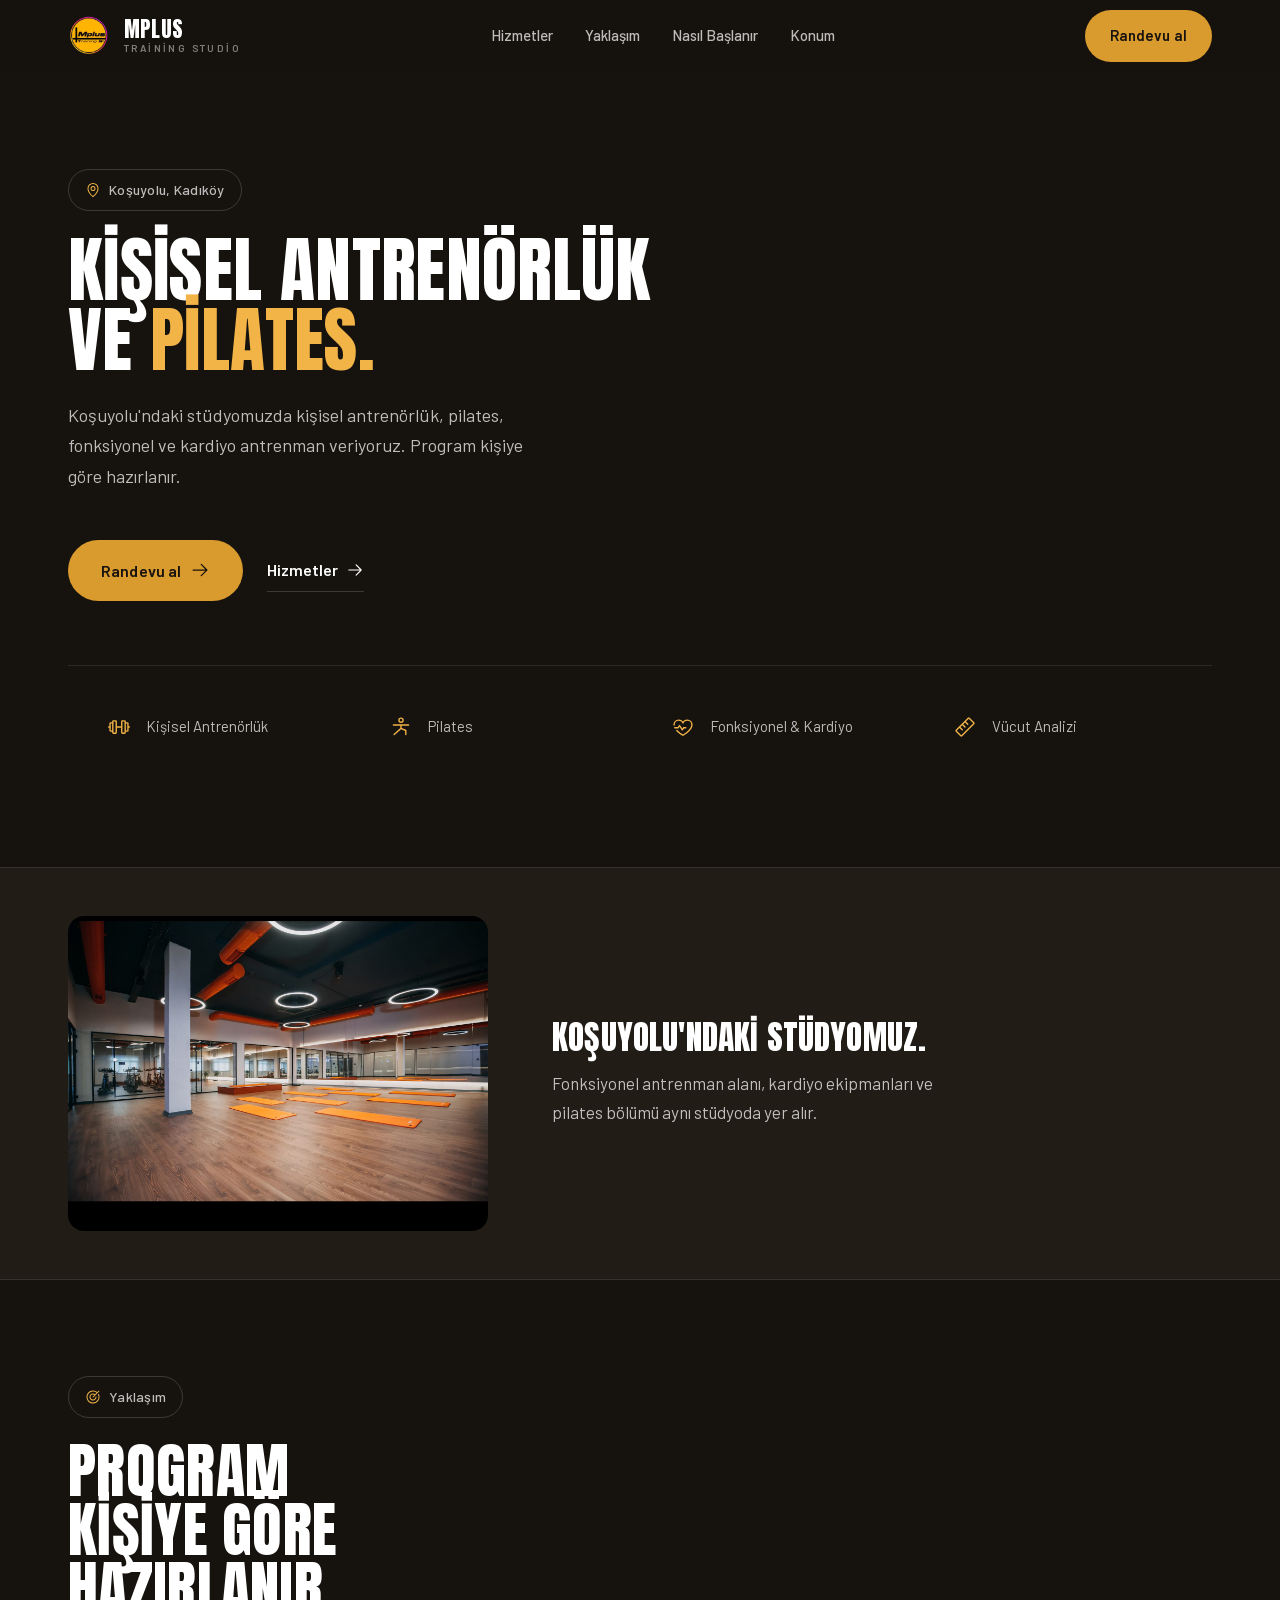
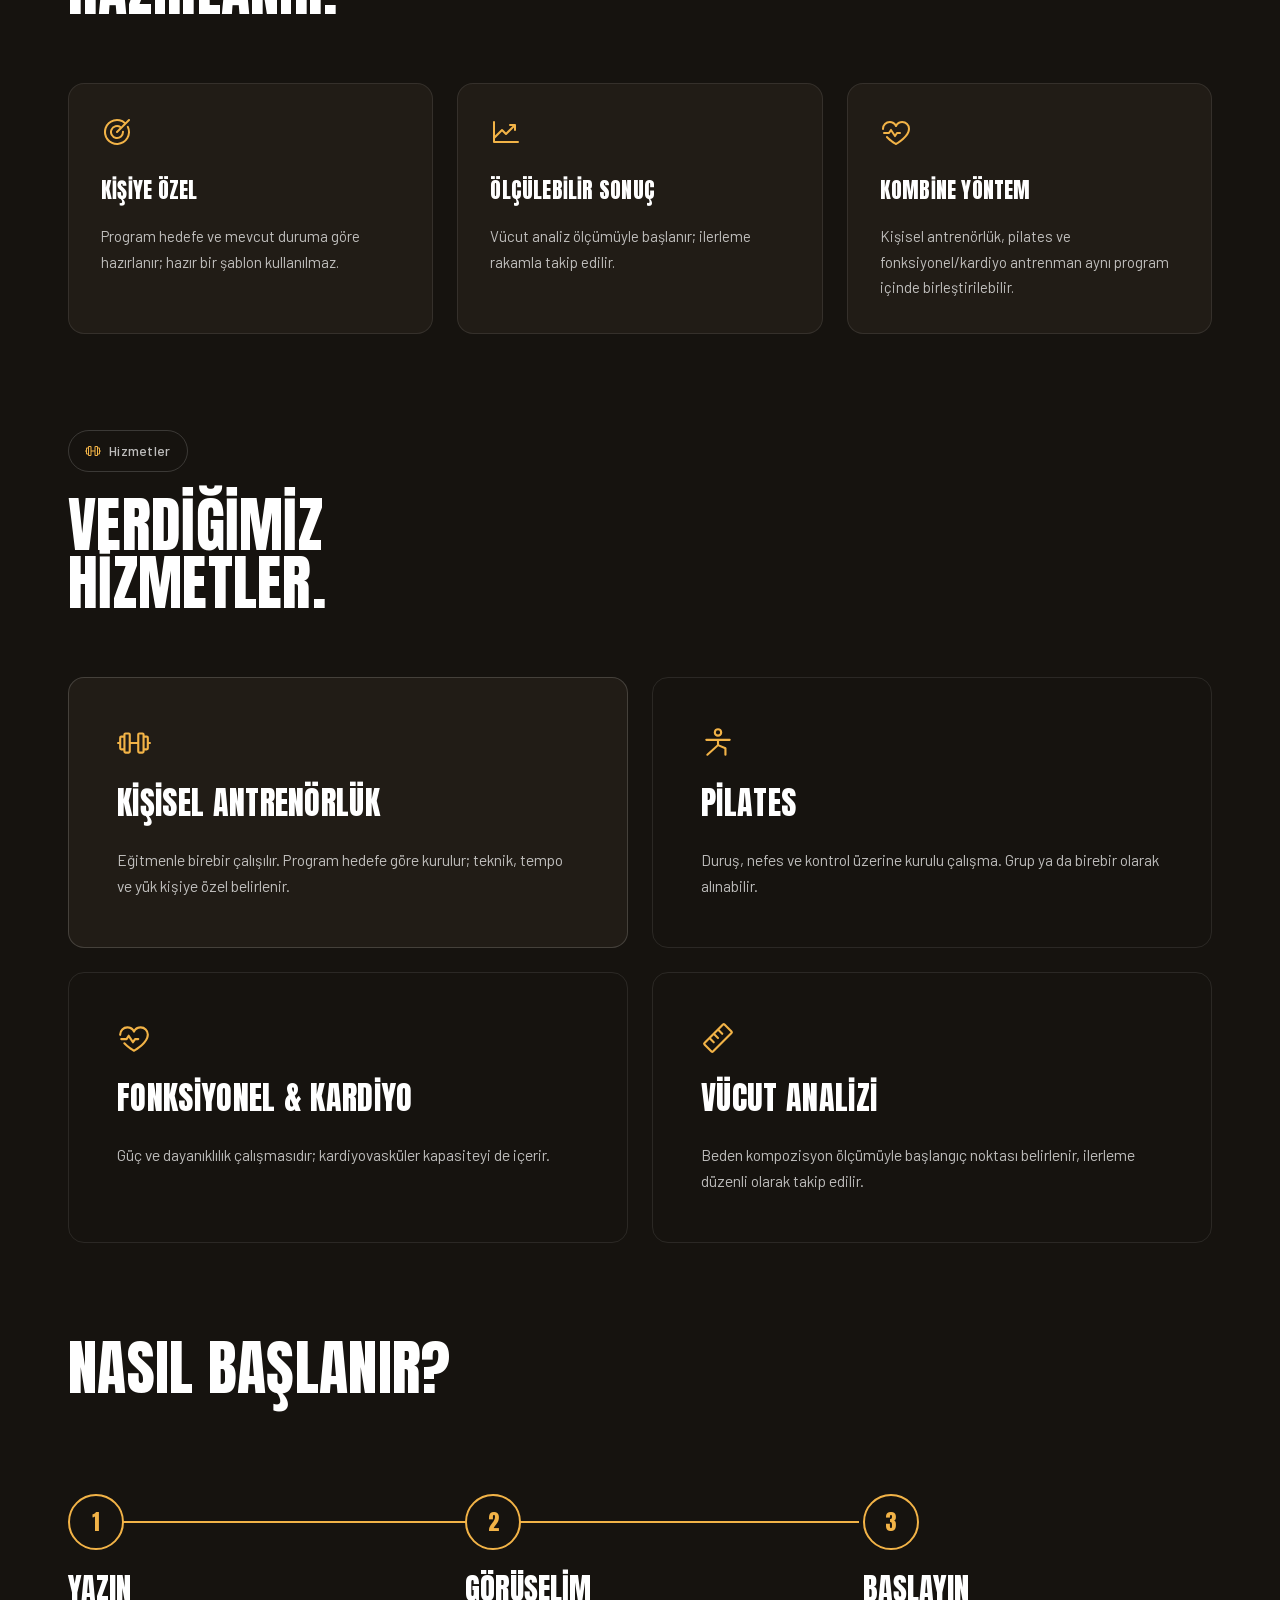
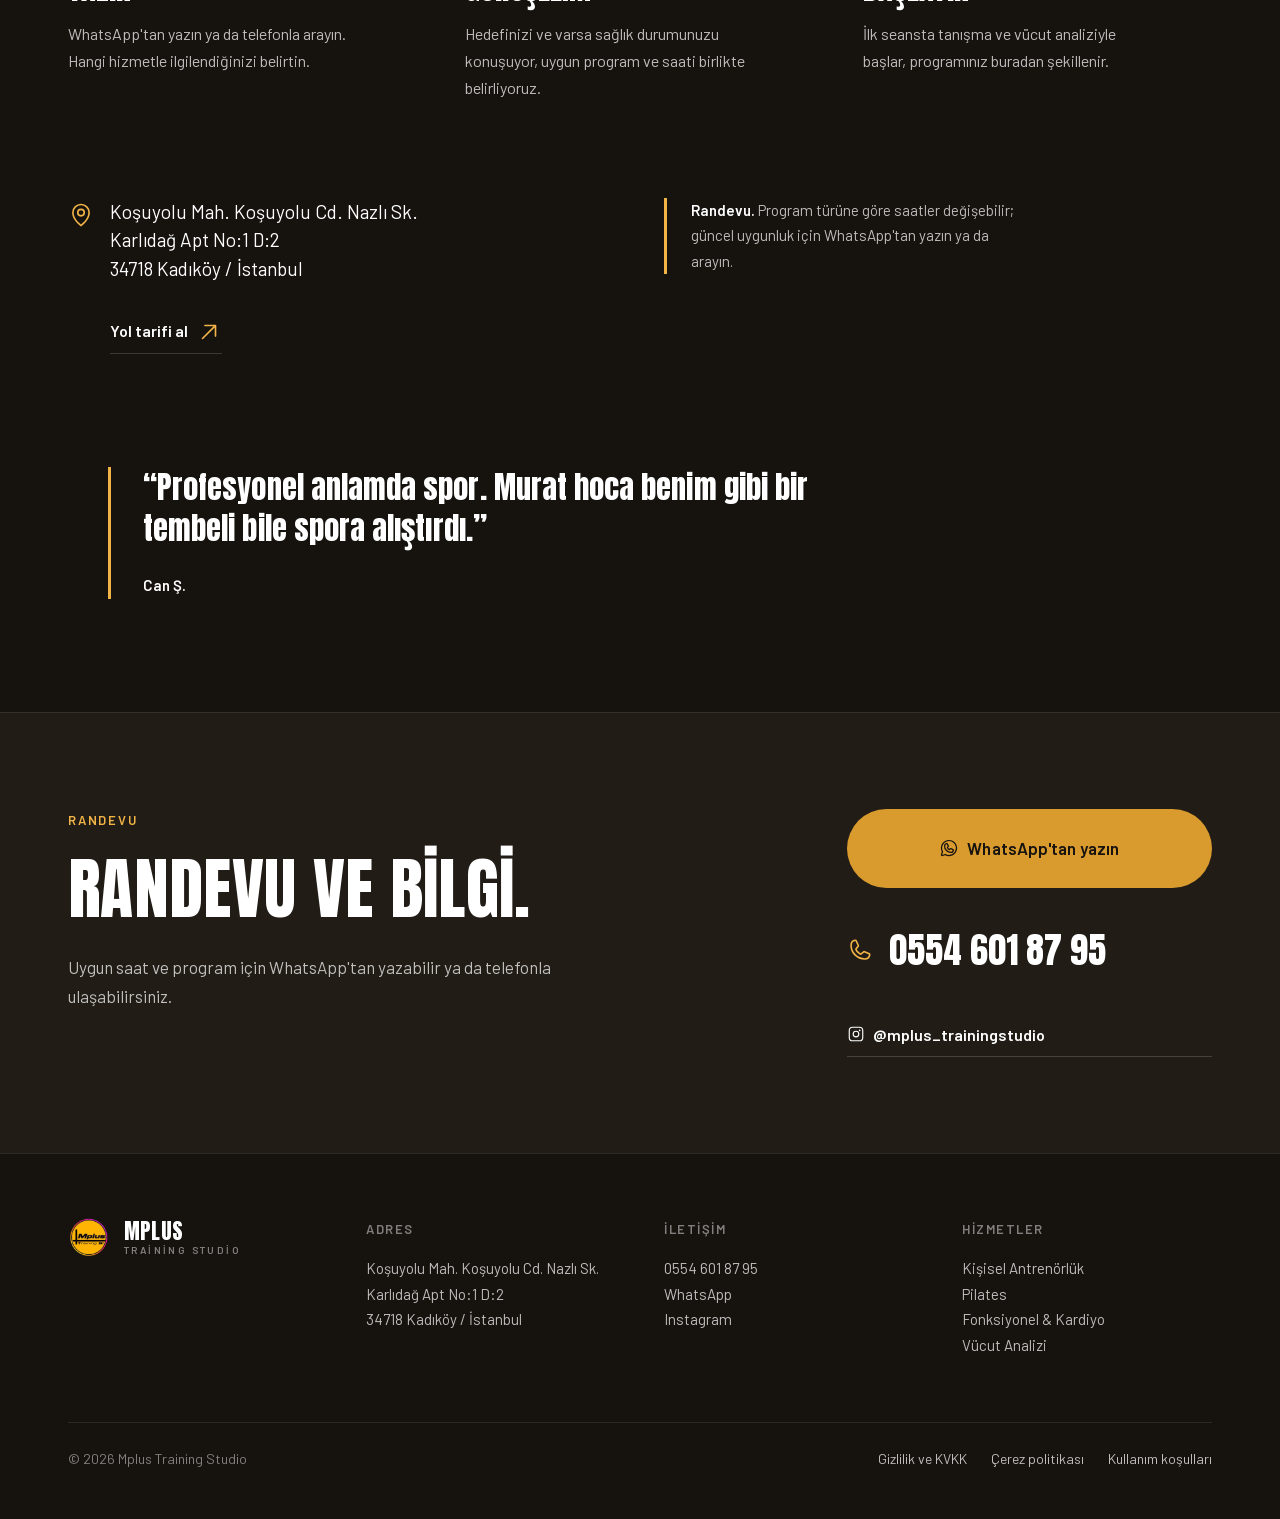
==== commit ba852858: "Metni sadeleştir, tüm CTA'ları WhatsApp'a bağla, logo/renk düzeltmesi - Sevgi Can'ın sade/kurumsal t" ====
--- a/index.html
+++ b/index.html
@@ -37,16 +37,16 @@
   --bg:        #16130F;
   --surface:   #211C16;
   --surface-2: #2A241C;
-  --paper:     #F4EFE7;
-  --paper-60:  #C9BFAF;
-  --paper-40:  #948A78;
+  --paper:     #FFFFFF;
+  --paper-60:  rgba(255,255,255,.72);
+  --paper-40:  rgba(255,255,255,.46);
   --gold:      #F2B347;
   --gold-d:    #D99A2E;
   --magenta:   #C832B2;
   --orange:    #F0793D;
   --on-gold:   #17130F;
-  --line:      rgba(244,239,231,.12);
-  --line-soft: rgba(244,239,231,.07);
+  --line:      rgba(255,255,255,.16);
+  --line-soft: rgba(255,255,255,.09);
 
   --s1: 8px; --s2: 16px; --s3: 24px; --s4: 32px;
   --s5: 48px; --s6: 64px; --s7: 96px; --s8: 128px;
@@ -213,9 +213,9 @@
 .hero{ padding-block: var(--s6) var(--s7); }
 @media (min-width: 900px){ .hero{ padding-block: var(--s7) var(--s8); } }
 .hero__copy{ grid-column: 1 / span 12; }
-.hero__intro{ max-width: 46ch; }
-.hero__title{ font-size: clamp(3rem, 9vw, 6.5rem); margin-block: var(--s3) var(--s3); }
-.hero__sub{ font-size: 18px; }
+.hero__intro{ max-width: 780px; }
+.hero__title{ font-size: clamp(2.5rem, 6.2vw, 4.5rem); margin-block: var(--s3) var(--s3); max-width: 780px; }
+.hero__sub{ font-size: 18px; max-width: 46ch; }
 .hero__actions{ display: flex; flex-wrap: wrap; align-items: center; gap: var(--s3); margin-top: var(--s5); }
 .hero__services{
   list-style: none; margin: var(--s6) 0 0; padding-top: var(--s5);
@@ -404,7 +404,7 @@
       <a href="#nasil">Nasıl Başlanır</a>
       <a href="#konum">Konum</a>
     </nav>
-    <a class="btn btn--gold nav__cta" href="#iletisim">Randevu al</a>
+    <a class="btn btn--gold nav__cta" href="https://wa.me/905546018795?text=Merhaba%2C%20Mplus%20Training%20Studio%27dan%20bilgi%20almak%20istiyorum." target="_blank" rel="noopener">Randevu al</a>
     <button class="nav__toggle" id="menuOpen" type="button" aria-expanded="false" aria-controls="menu">Menü</button>
   </div>
 </header>
@@ -427,7 +427,7 @@
       <li><a href="#nasil" data-menu-link>Nasıl Başlanır</a></li>
       <li><a href="#konum" data-menu-link>Konum</a></li>
     </ul>
-    <div class="menu__foot"><a class="btn btn--gold" href="#iletisim" data-menu-link>Randevu al</a></div>
+    <div class="menu__foot"><a class="btn btn--gold" href="https://wa.me/905546018795?text=Merhaba%2C%20Mplus%20Training%20Studio%27dan%20bilgi%20almak%20istiyorum." target="_blank" rel="noopener">Randevu al</a></div>
   </div>
 </div>
 
@@ -440,10 +440,10 @@
       <div class="hero__copy">
         <div class="hero__intro">
           <p class="pill"><svg class="ico" aria-hidden="true" focusable="false" xmlns="http://www.w3.org/2000/svg" viewBox="0 0 256 256" fill="currentColor"><path d="M128,64a40,40,0,1,0,40,40A40,40,0,0,0,128,64Zm0,64a24,24,0,1,1,24-24A24,24,0,0,1,128,128Zm0-112a88.1,88.1,0,0,0-88,88c0,31.4,14.51,64.68,42,96.25a254.19,254.19,0,0,0,41.45,38.3,8,8,0,0,0,9.18,0A254.19,254.19,0,0,0,174,200.25c27.45-31.57,42-64.85,42-96.25A88.1,88.1,0,0,0,128,16Zm0,206c-16.53-13-72-60.75-72-118a72,72,0,0,1,144,0C200,161.23,144.53,209,128,222Z"/></svg> Koşuyolu, Kadıköy</p>
-          <h1 class="display hero__title">Pilates'ten <span class="accent">fazlası.</span></h1>
-          <p class="hero__sub">Kişisel antrenörlük, pilates, fonksiyonel ve kardiyo antrenman aynı stüdyoda. Program kişiye özel kurulur, sonuç ölçülür.</p>
+          <h1 class="display hero__title">Kişisel antrenörlük ve <span class="accent">pilates.</span></h1>
+          <p class="hero__sub">Koşuyolu'ndaki stüdyomuzda kişisel antrenörlük, pilates, fonksiyonel ve kardiyo antrenman veriyoruz. Program kişiye göre hazırlanır.</p>
           <div class="hero__actions">
-            <a class="btn btn--gold" href="#iletisim">Randevu al <svg class="ico" aria-hidden="true" focusable="false" xmlns="http://www.w3.org/2000/svg" viewBox="0 0 256 256" fill="currentColor"><path d="M221.66,133.66l-72,72a8,8,0,0,1-11.32-11.32L196.69,136H40a8,8,0,0,1,0-16H196.69L138.34,61.66a8,8,0,0,1,11.32-11.32l72,72A8,8,0,0,1,221.66,133.66Z"/></svg></a>
+            <a class="btn btn--gold" href="https://wa.me/905546018795?text=Merhaba%2C%20Mplus%20Training%20Studio%27dan%20bilgi%20almak%20istiyorum." target="_blank" rel="noopener">Randevu al <svg class="ico" aria-hidden="true" focusable="false" xmlns="http://www.w3.org/2000/svg" viewBox="0 0 256 256" fill="currentColor"><path d="M221.66,133.66l-72,72a8,8,0,0,1-11.32-11.32L196.69,136H40a8,8,0,0,1,0-16H196.69L138.34,61.66a8,8,0,0,1,11.32-11.32l72,72A8,8,0,0,1,221.66,133.66Z"/></svg></a>
             <a class="link" href="#hizmetler">Hizmetler <svg class="ico" aria-hidden="true" focusable="false" xmlns="http://www.w3.org/2000/svg" viewBox="0 0 256 256" fill="currentColor"><path d="M221.66,133.66l-72,72a8,8,0,0,1-11.32-11.32L196.69,136H40a8,8,0,0,1,0-16H196.69L138.34,61.66a8,8,0,0,1,11.32-11.32l72,72A8,8,0,0,1,221.66,133.66Z"/></svg></a>
           </div>
         </div>
@@ -464,8 +464,8 @@
         <img src="assets/img/studyo.jpg" width="1600" height="1200" alt="Mplus Training Studio salonu; fonksiyonel ekipman, kardiyo alanı ve mat pilates bölümü" loading="lazy" decoding="async">
       </div>
       <div class="venue__text">
-        <h2 class="display" style="font-size:clamp(1.5rem,3vw,2.1rem);margin-bottom:var(--s2)">Koşuyolu'nda tek bir stüdyo.</h2>
-        <p class="lede">Fonksiyonel antrenman alanı, kardiyo ekipmanları ve pilates bölümü aynı çatı altında. Program türü değişse de mekan aynı, eğitmen aynı.</p>
+        <h2 class="display" style="font-size:clamp(1.5rem,3vw,2.1rem);margin-bottom:var(--s2)">Koşuyolu'ndaki stüdyomuz.</h2>
+        <p class="lede">Fonksiyonel antrenman alanı, kardiyo ekipmanları ve pilates bölümü aynı stüdyoda yer alır.</p>
       </div>
     </div>
   </section>
@@ -475,23 +475,23 @@
     <div class="wrap">
       <div class="approach__head reveal">
         <p class="pill"><svg class="ico" aria-hidden="true" focusable="false" xmlns="http://www.w3.org/2000/svg" viewBox="0 0 256 256" fill="currentColor"><path d="M221.87,83.16A104.1,104.1,0,1,1,195.67,49l22.67-22.68a8,8,0,0,1,11.32,11.32l-96,96a8,8,0,0,1-11.32-11.32l27.72-27.72a40,40,0,1,0,17.87,31.09,8,8,0,1,1,16-.9,56,56,0,1,1-22.38-41.65L184.3,60.39a87.88,87.88,0,1,0,23.13,29.67,8,8,0,0,1,14.44-6.9Z"/></svg> Yaklaşım</p>
-        <h2 class="display h2" style="margin-top:var(--s3)">Programı size göre kurarız.</h2>
+        <h2 class="display h2" style="margin-top:var(--s3)">Program kişiye göre hazırlanır.</h2>
       </div>
       <ul class="approach__list">
         <li class="approach__item reveal">
           <svg class="ico" aria-hidden="true" focusable="false" xmlns="http://www.w3.org/2000/svg" viewBox="0 0 256 256" fill="currentColor"><path d="M221.87,83.16A104.1,104.1,0,1,1,195.67,49l22.67-22.68a8,8,0,0,1,11.32,11.32l-96,96a8,8,0,0,1-11.32-11.32l27.72-27.72a40,40,0,1,0,17.87,31.09,8,8,0,1,1,16-.9,56,56,0,1,1-22.38-41.65L184.3,60.39a87.88,87.88,0,1,0,23.13,29.67,8,8,0,0,1,14.44-6.9Z"/></svg>
           <h3>Kişiye özel</h3>
-          <p>Hazır bir plana değil, hedefinize ve mevcut durumunuza göre kurulan bir programa girersiniz.</p>
+          <p>Program hedefe ve mevcut duruma göre hazırlanır; hazır bir şablon kullanılmaz.</p>
         </li>
         <li class="approach__item reveal" style="--i:1">
           <svg class="ico" aria-hidden="true" focusable="false" xmlns="http://www.w3.org/2000/svg" viewBox="0 0 256 256" fill="currentColor"><path d="M232,208a8,8,0,0,1-8,8H32a8,8,0,0,1-8-8V48a8,8,0,0,1,16,0V156.69l50.34-50.35a8,8,0,0,1,11.32,0L128,132.69,180.69,80H160a8,8,0,0,1,0-16h40a8,8,0,0,1,8,8v40a8,8,0,0,1-16,0V91.31l-58.34,58.35a8,8,0,0,1-11.32,0L96,123.31l-56,56V200H224A8,8,0,0,1,232,208Z"/></svg>
           <h3>Ölçülebilir sonuç</h3>
-          <p>Vücut analiz ölçümüyle başlarsınız; ilerlemeyi tahmine değil rakama dayanarak takip edersiniz.</p>
+          <p>Vücut analiz ölçümüyle başlanır; ilerleme rakamla takip edilir.</p>
         </li>
         <li class="approach__item reveal" style="--i:2">
           <svg class="ico" aria-hidden="true" focusable="false" xmlns="http://www.w3.org/2000/svg" viewBox="0 0 256 256" fill="currentColor"><path d="M72,144H32a8,8,0,0,1,0-16H67.72l13.62-20.44a8,8,0,0,1,13.32,0l25.34,38,9.34-14A8,8,0,0,1,136,128h24a8,8,0,0,1,0,16H140.28l-13.62,20.44a8,8,0,0,1-13.32,0L88,126.42l-9.34,14A8,8,0,0,1,72,144ZM178,40c-20.65,0-38.73,8.88-50,23.89C116.73,48.88,98.65,40,78,40a62.07,62.07,0,0,0-62,62c0,.75,0,1.5,0,2.25a8,8,0,1,0,16-.5c0-.58,0-1.17,0-1.75A46.06,46.06,0,0,1,78,56c19.45,0,35.78,10.36,42.6,27a8,8,0,0,0,14.8,0c6.82-16.67,23.15-27,42.6-27a46.06,46.06,0,0,1,46,46c0,53.61-77.76,102.15-96,112.8-10.83-6.31-42.63-26-66.68-52.21a8,8,0,1,0-11.8,10.82c31.17,34,72.93,56.68,74.69,57.63a8,8,0,0,0,7.58,0C136.21,228.66,240,172,240,102A62.07,62.07,0,0,0,178,40Z"/></svg>
           <h3>Kombine yöntem</h3>
-          <p>Kişisel antrenörlük, pilates ve fonksiyonel/kardiyo antrenman aynı programın parçası olabilir.</p>
+          <p>Kişisel antrenörlük, pilates ve fonksiyonel/kardiyo antrenman aynı program içinde birleştirilebilir.</p>
         </li>
       </ul>
     </div>
@@ -508,7 +508,7 @@
         <article class="service service--feature reveal">
           <svg class="ico" aria-hidden="true" focusable="false" xmlns="http://www.w3.org/2000/svg" viewBox="0 0 256 256" fill="currentColor"><path d="M248,120h-8V88a16,16,0,0,0-16-16H208V64a16,16,0,0,0-16-16H168a16,16,0,0,0-16,16v56H104V64A16,16,0,0,0,88,48H64A16,16,0,0,0,48,64v8H32A16,16,0,0,0,16,88v32H8a8,8,0,0,0,0,16h8v32a16,16,0,0,0,16,16H48v8a16,16,0,0,0,16,16H88a16,16,0,0,0,16-16V136h48v56a16,16,0,0,0,16,16h24a16,16,0,0,0,16-16v-8h16a16,16,0,0,0,16-16V136h8a8,8,0,0,0,0-16ZM32,168V88H48v80Zm56,24H64V64H88V192Zm104,0H168V64h24V175.82c0,.06,0,.12,0,.18s0,.12,0,.18V192Zm32-24H208V88h16Z"/></svg>
           <h3>Kişisel Antrenörlük</h3>
-          <p>Eğitmenle bire bir çalışılır. Program tamamen hedefinize göre kurulur; teknik, tempo ve yük kişiye özeldir.</p>
+          <p>Eğitmenle birebir çalışılır. Program hedefe göre kurulur; teknik, tempo ve yük kişiye özel belirlenir.</p>
         </article>
         <article class="service reveal" style="--i:1">
           <svg class="ico" aria-hidden="true" focusable="false" xmlns="http://www.w3.org/2000/svg" viewBox="0 0 256 256" fill="currentColor"><path d="M128,80A32,32,0,1,0,96,48,32,32,0,0,0,128,80Zm0-48a16,16,0,1,1-16,16A16,16,0,0,1,128,32Zm96,72a8,8,0,0,1-8,8H136v26.72l51.15,21.93A8,8,0,0,1,192,168v48a8,8,0,0,1-16,0V173.28l-46.45-19.91L53.35,222a8,8,0,1,1-10.7-11.9L120,140.44V112H40a8,8,0,0,1,0-16H216A8,8,0,0,1,224,104Z"/></svg>
@@ -518,12 +518,12 @@
         <article class="service reveal" style="--i:2">
           <svg class="ico" aria-hidden="true" focusable="false" xmlns="http://www.w3.org/2000/svg" viewBox="0 0 256 256" fill="currentColor"><path d="M72,144H32a8,8,0,0,1,0-16H67.72l13.62-20.44a8,8,0,0,1,13.32,0l25.34,38,9.34-14A8,8,0,0,1,136,128h24a8,8,0,0,1,0,16H140.28l-13.62,20.44a8,8,0,0,1-13.32,0L88,126.42l-9.34,14A8,8,0,0,1,72,144ZM178,40c-20.65,0-38.73,8.88-50,23.89C116.73,48.88,98.65,40,78,40a62.07,62.07,0,0,0-62,62c0,.75,0,1.5,0,2.25a8,8,0,1,0,16-.5c0-.58,0-1.17,0-1.75A46.06,46.06,0,0,1,78,56c19.45,0,35.78,10.36,42.6,27a8,8,0,0,0,14.8,0c6.82-16.67,23.15-27,42.6-27a46.06,46.06,0,0,1,46,46c0,53.61-77.76,102.15-96,112.8-10.83-6.31-42.63-26-66.68-52.21a8,8,0,1,0-11.8,10.82c31.17,34,72.93,56.68,74.69,57.63a8,8,0,0,0,7.58,0C136.21,228.66,240,172,240,102A62.07,62.07,0,0,0,178,40Z"/></svg>
           <h3>Fonksiyonel &amp; Kardiyo</h3>
-          <p>Günlük harekete taşınan güç ve dayanıklılık çalışması; kardiyovasküler kapasiteyi de içerir.</p>
+          <p>Güç ve dayanıklılık çalışmasıdır; kardiyovasküler kapasiteyi de içerir.</p>
         </article>
         <article class="service reveal" style="--i:3">
           <svg class="ico" aria-hidden="true" focusable="false" xmlns="http://www.w3.org/2000/svg" viewBox="0 0 256 256" fill="currentColor"><path d="M235.32,73.37,182.63,20.69a16,16,0,0,0-22.63,0L20.68,160a16,16,0,0,0,0,22.63l52.69,52.68a16,16,0,0,0,22.63,0L235.32,96A16,16,0,0,0,235.32,73.37ZM84.68,224,32,171.31l32-32,26.34,26.35a8,8,0,0,0,11.32-11.32L75.31,128,96,107.31l26.34,26.35a8,8,0,0,0,11.32-11.32L107.31,96,128,75.31l26.34,26.35a8,8,0,0,0,11.32-11.32L139.31,64l32-32L224,84.69Z"/></svg>
           <h3>Vücut Analizi</h3>
-          <p>Beden kompozisyon ölçümüyle başlangıç noktanızı belirler, ilerlemeyi düzenli olarak takip ederiz.</p>
+          <p>Beden kompozisyon ölçümüyle başlangıç noktası belirlenir, ilerleme düzenli olarak takip edilir.</p>
         </article>
       </div>
     </div>
@@ -572,7 +572,7 @@
     <div class="wrap grid">
       <div class="contact__title reveal">
         <p class="contact__eyebrow">Randevu</p>
-        <h2 class="display h2">Bize yazın, programınızı konuşalım.</h2>
+        <h2 class="display h2">Randevu ve bilgi.</h2>
         <p class="lede">Uygun saat ve program için WhatsApp'tan yazabilir ya da telefonla ulaşabilirsiniz.</p>
       </div>
       <div class="contact__actions reveal" style="--i:1">
@@ -623,7 +623,7 @@
 </footer>
 
 <div class="dock" id="dock" data-shown="false">
-  <a class="btn btn--gold" href="#iletisim">Randevu al</a>
+  <a class="btn btn--gold" href="https://wa.me/905546018795?text=Merhaba%2C%20Mplus%20Training%20Studio%27dan%20bilgi%20almak%20istiyorum." target="_blank" rel="noopener">Randevu al</a>
 </div>
 
 <script type="application/ld+json">
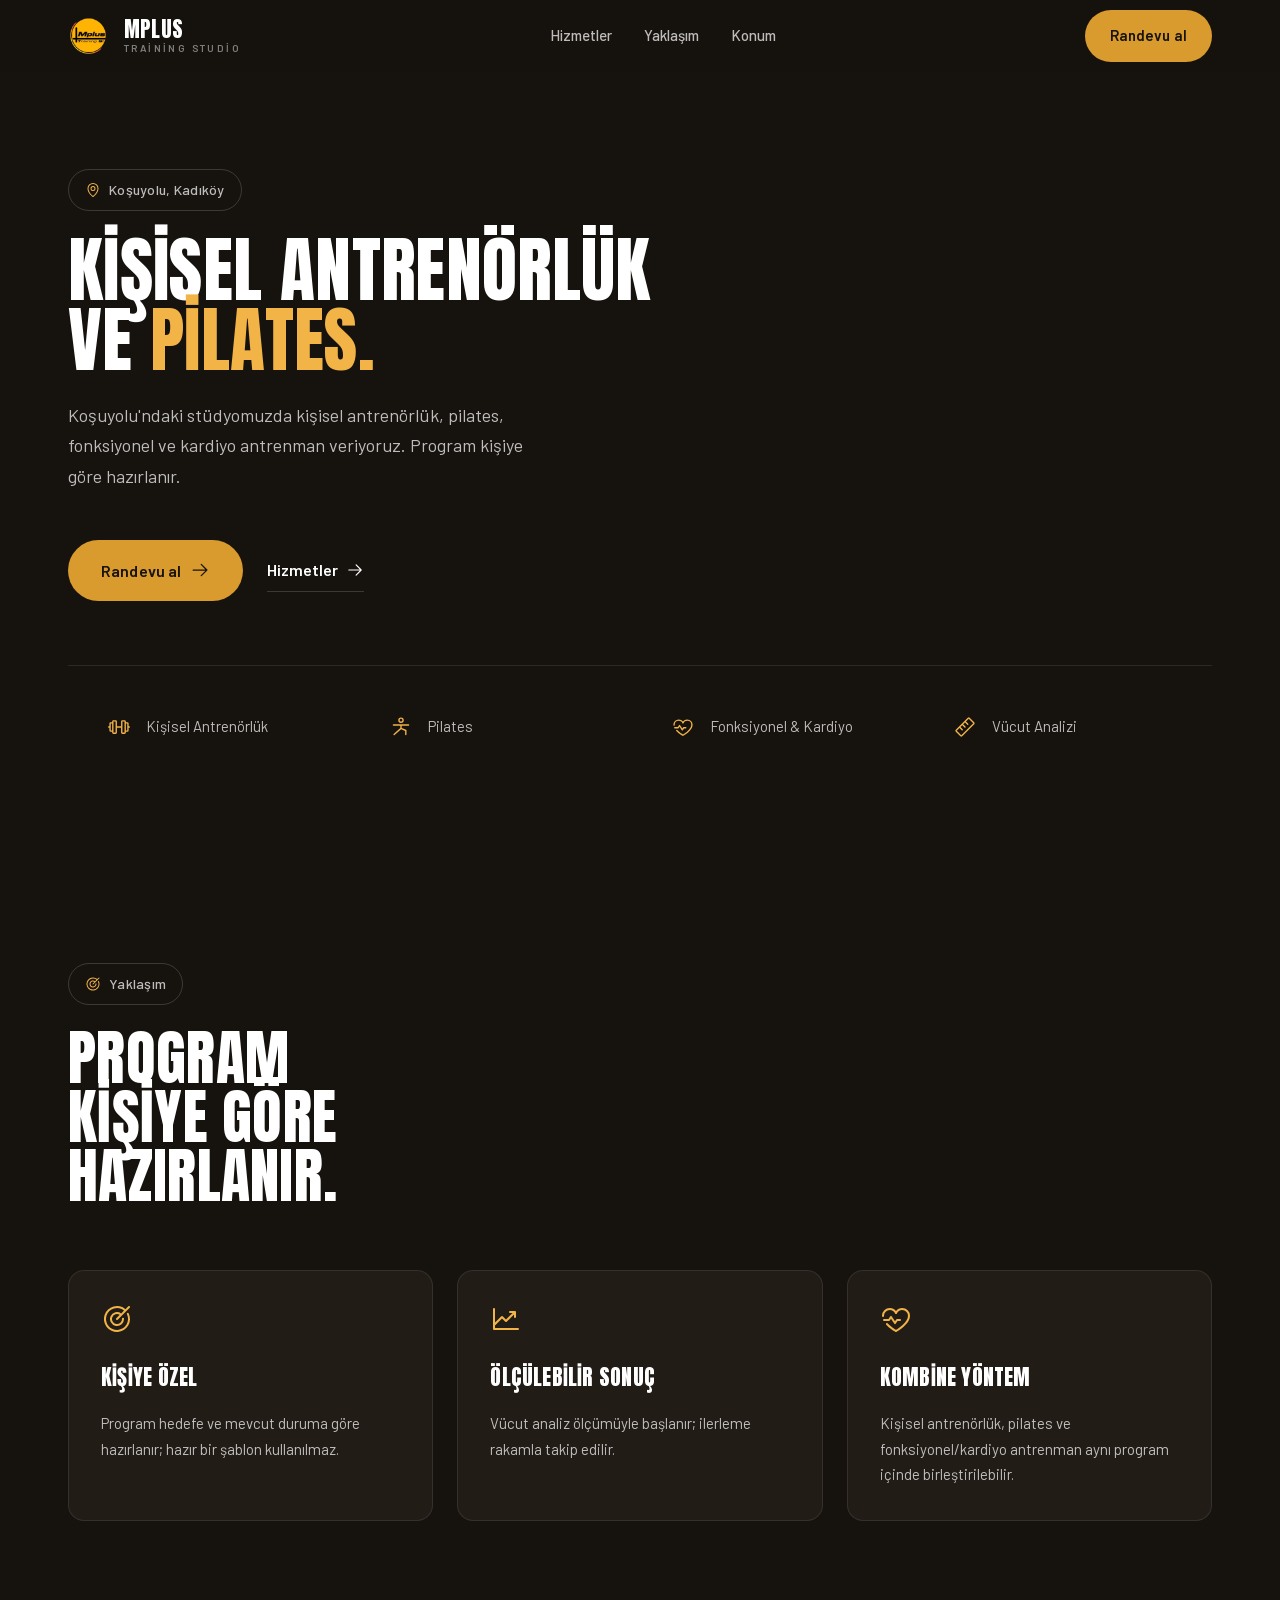
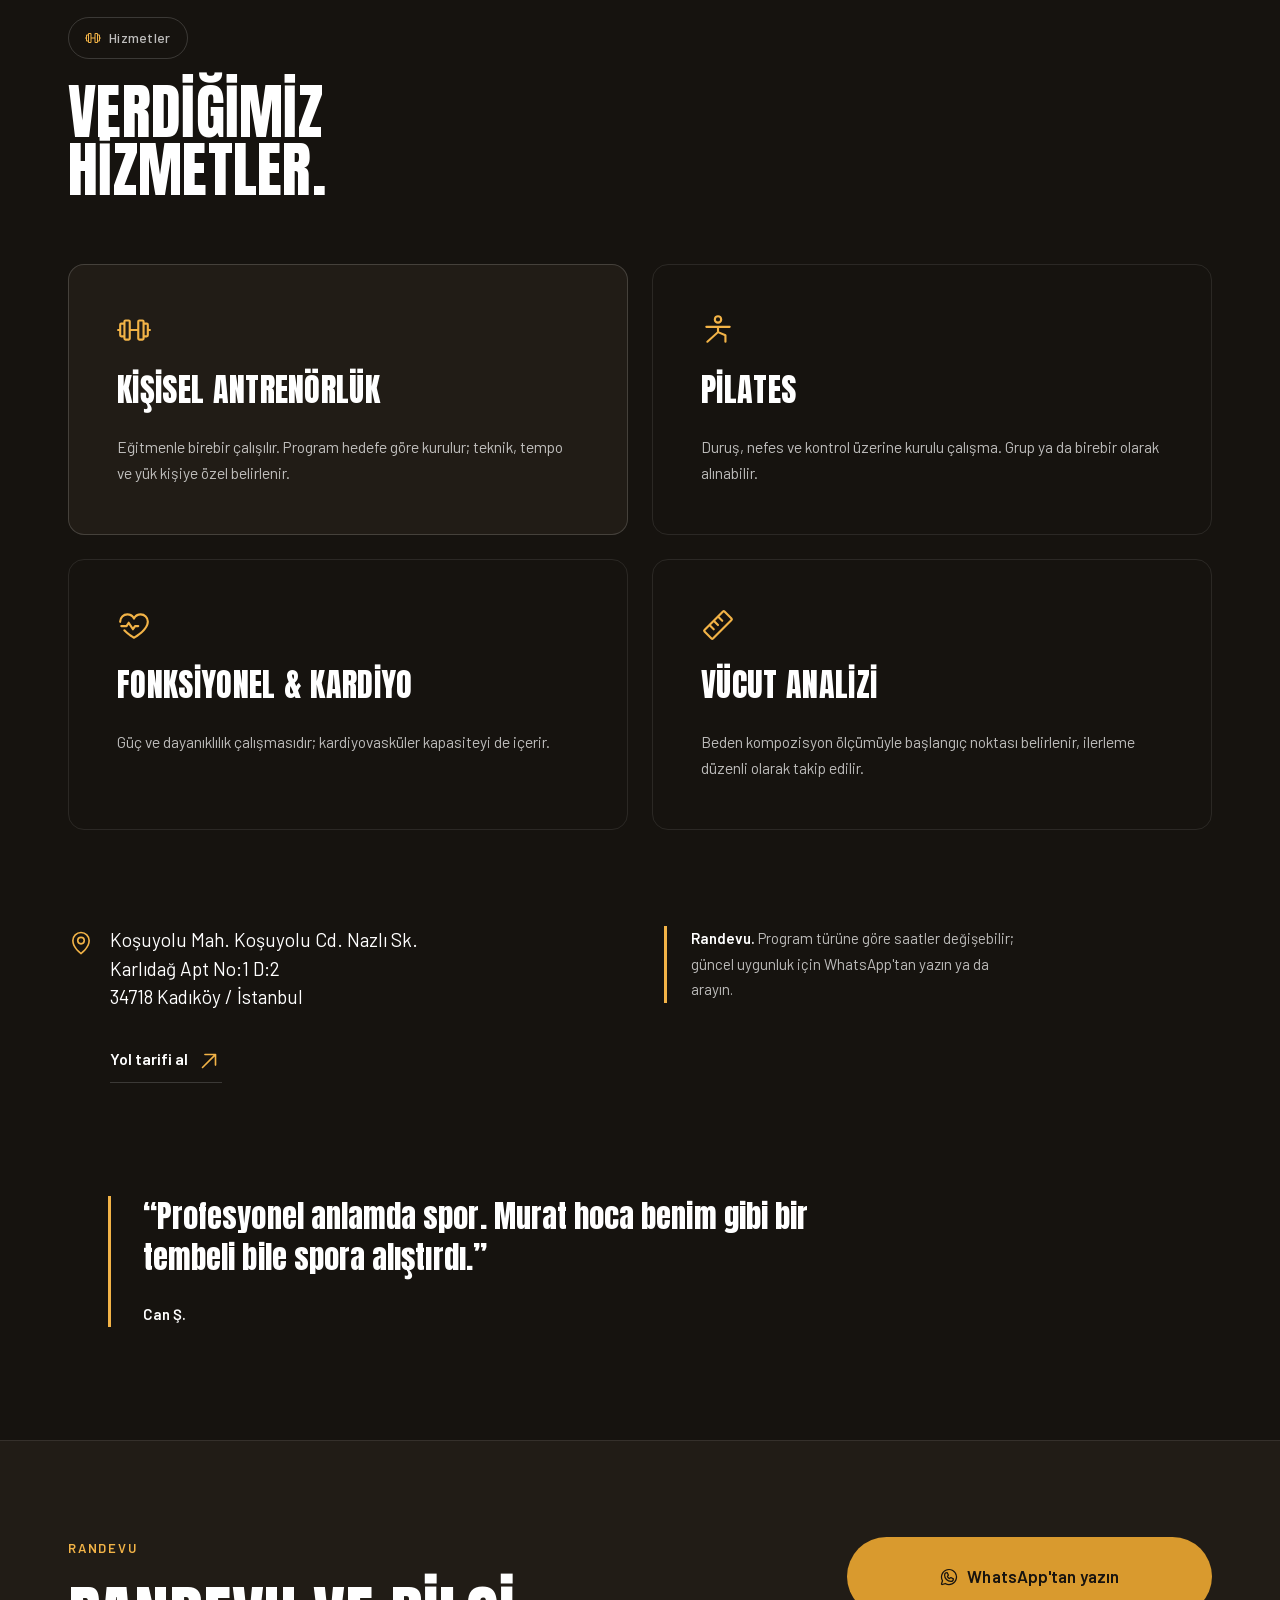
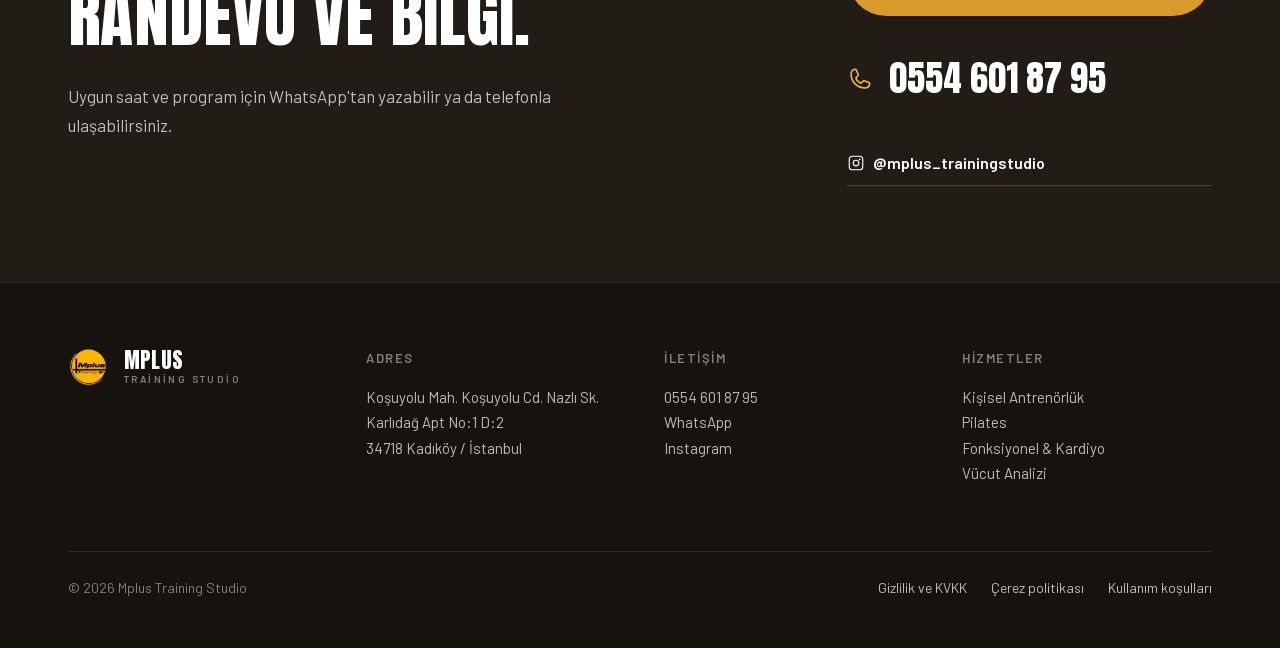
==== commit e91d8524: "Logodaki pembe/magenta tonlarını kaldır, Mekan ve Nasıl Başlanır bölümlerini sil - Logo halkasındaki" ====
--- a/index.html
+++ b/index.html
@@ -401,7 +401,6 @@
     <nav class="nav__links" aria-label="Ana menü">
       <a href="#hizmetler">Hizmetler</a>
       <a href="#yaklasim">Yaklaşım</a>
-      <a href="#nasil">Nasıl Başlanır</a>
       <a href="#konum">Konum</a>
     </nav>
     <a class="btn btn--gold nav__cta" href="https://wa.me/905546018795?text=Merhaba%2C%20Mplus%20Training%20Studio%27dan%20bilgi%20almak%20istiyorum." target="_blank" rel="noopener">Randevu al</a>
@@ -424,7 +423,6 @@
     <ul class="menu__list">
       <li><a href="#hizmetler" data-menu-link>Hizmetler</a></li>
       <li><a href="#yaklasim" data-menu-link>Yaklaşım</a></li>
-      <li><a href="#nasil" data-menu-link>Nasıl Başlanır</a></li>
       <li><a href="#konum" data-menu-link>Konum</a></li>
     </ul>
     <div class="menu__foot"><a class="btn btn--gold" href="https://wa.me/905546018795?text=Merhaba%2C%20Mplus%20Training%20Studio%27dan%20bilgi%20almak%20istiyorum." target="_blank" rel="noopener">Randevu al</a></div>
@@ -453,19 +451,6 @@
           <li><svg class="ico" aria-hidden="true" focusable="false" xmlns="http://www.w3.org/2000/svg" viewBox="0 0 256 256" fill="currentColor"><path d="M72,144H32a8,8,0,0,1,0-16H67.72l13.62-20.44a8,8,0,0,1,13.32,0l25.34,38,9.34-14A8,8,0,0,1,136,128h24a8,8,0,0,1,0,16H140.28l-13.62,20.44a8,8,0,0,1-13.32,0L88,126.42l-9.34,14A8,8,0,0,1,72,144ZM178,40c-20.65,0-38.73,8.88-50,23.89C116.73,48.88,98.65,40,78,40a62.07,62.07,0,0,0-62,62c0,.75,0,1.5,0,2.25a8,8,0,1,0,16-.5c0-.58,0-1.17,0-1.75A46.06,46.06,0,0,1,78,56c19.45,0,35.78,10.36,42.6,27a8,8,0,0,0,14.8,0c6.82-16.67,23.15-27,42.6-27a46.06,46.06,0,0,1,46,46c0,53.61-77.76,102.15-96,112.8-10.83-6.31-42.63-26-66.68-52.21a8,8,0,1,0-11.8,10.82c31.17,34,72.93,56.68,74.69,57.63a8,8,0,0,0,7.58,0C136.21,228.66,240,172,240,102A62.07,62.07,0,0,0,178,40Z"/></svg> Fonksiyonel &amp; Kardiyo</li>
           <li><svg class="ico" aria-hidden="true" focusable="false" xmlns="http://www.w3.org/2000/svg" viewBox="0 0 256 256" fill="currentColor"><path d="M235.32,73.37,182.63,20.69a16,16,0,0,0-22.63,0L20.68,160a16,16,0,0,0,0,22.63l52.69,52.68a16,16,0,0,0,22.63,0L235.32,96A16,16,0,0,0,235.32,73.37ZM84.68,224,32,171.31l32-32,26.34,26.35a8,8,0,0,0,11.32-11.32L75.31,128,96,107.31l26.34,26.35a8,8,0,0,0,11.32-11.32L107.31,96,128,75.31l26.34,26.35a8,8,0,0,0,11.32-11.32L139.31,64l32-32L224,84.69Z"/></svg> Vücut Analizi</li>
         </ul>
-      </div>
-    </div>
-  </section>
-
-  <!-- ===================== MEKAN (kompakt, dominant değil) ===================== -->
-  <section class="venue">
-    <div class="wrap venue__inner">
-      <div class="venue__media">
-        <img src="assets/img/studyo.jpg" width="1600" height="1200" alt="Mplus Training Studio salonu; fonksiyonel ekipman, kardiyo alanı ve mat pilates bölümü" loading="lazy" decoding="async">
-      </div>
-      <div class="venue__text">
-        <h2 class="display" style="font-size:clamp(1.5rem,3vw,2.1rem);margin-bottom:var(--s2)">Koşuyolu'ndaki stüdyomuz.</h2>
-        <p class="lede">Fonksiyonel antrenman alanı, kardiyo ekipmanları ve pilates bölümü aynı stüdyoda yer alır.</p>
       </div>
     </div>
   </section>
@@ -529,18 +514,6 @@
     </div>
   </section>
 
-  <!-- ===================== NASIL BAŞLANIR ===================== -->
-  <section class="section" id="nasil" style="padding-top:0">
-    <div class="wrap">
-      <h2 class="display h2 process__head reveal">Nasıl başlanır?</h2>
-      <ol class="process">
-        <li class="step"><span class="step__dot" aria-hidden="true">1</span><h3>Yazın</h3><p>WhatsApp'tan yazın ya da telefonla arayın. Hangi hizmetle ilgilendiğinizi belirtin.</p></li>
-        <li class="step"><span class="step__dot" aria-hidden="true">2</span><h3>Görüşelim</h3><p>Hedefinizi ve varsa sağlık durumunuzu konuşuyor, uygun program ve saati birlikte belirliyoruz.</p></li>
-        <li class="step"><span class="step__dot" aria-hidden="true">3</span><h3>Başlayın</h3><p>İlk seansta tanışma ve vücut analiziyle başlar, programınız buradan şekillenir.</p></li>
-      </ol>
-    </div>
-  </section>
-
   <!-- ===================== KONUM ===================== -->
   <section class="section" id="konum" style="padding-top:0">
     <div class="wrap">
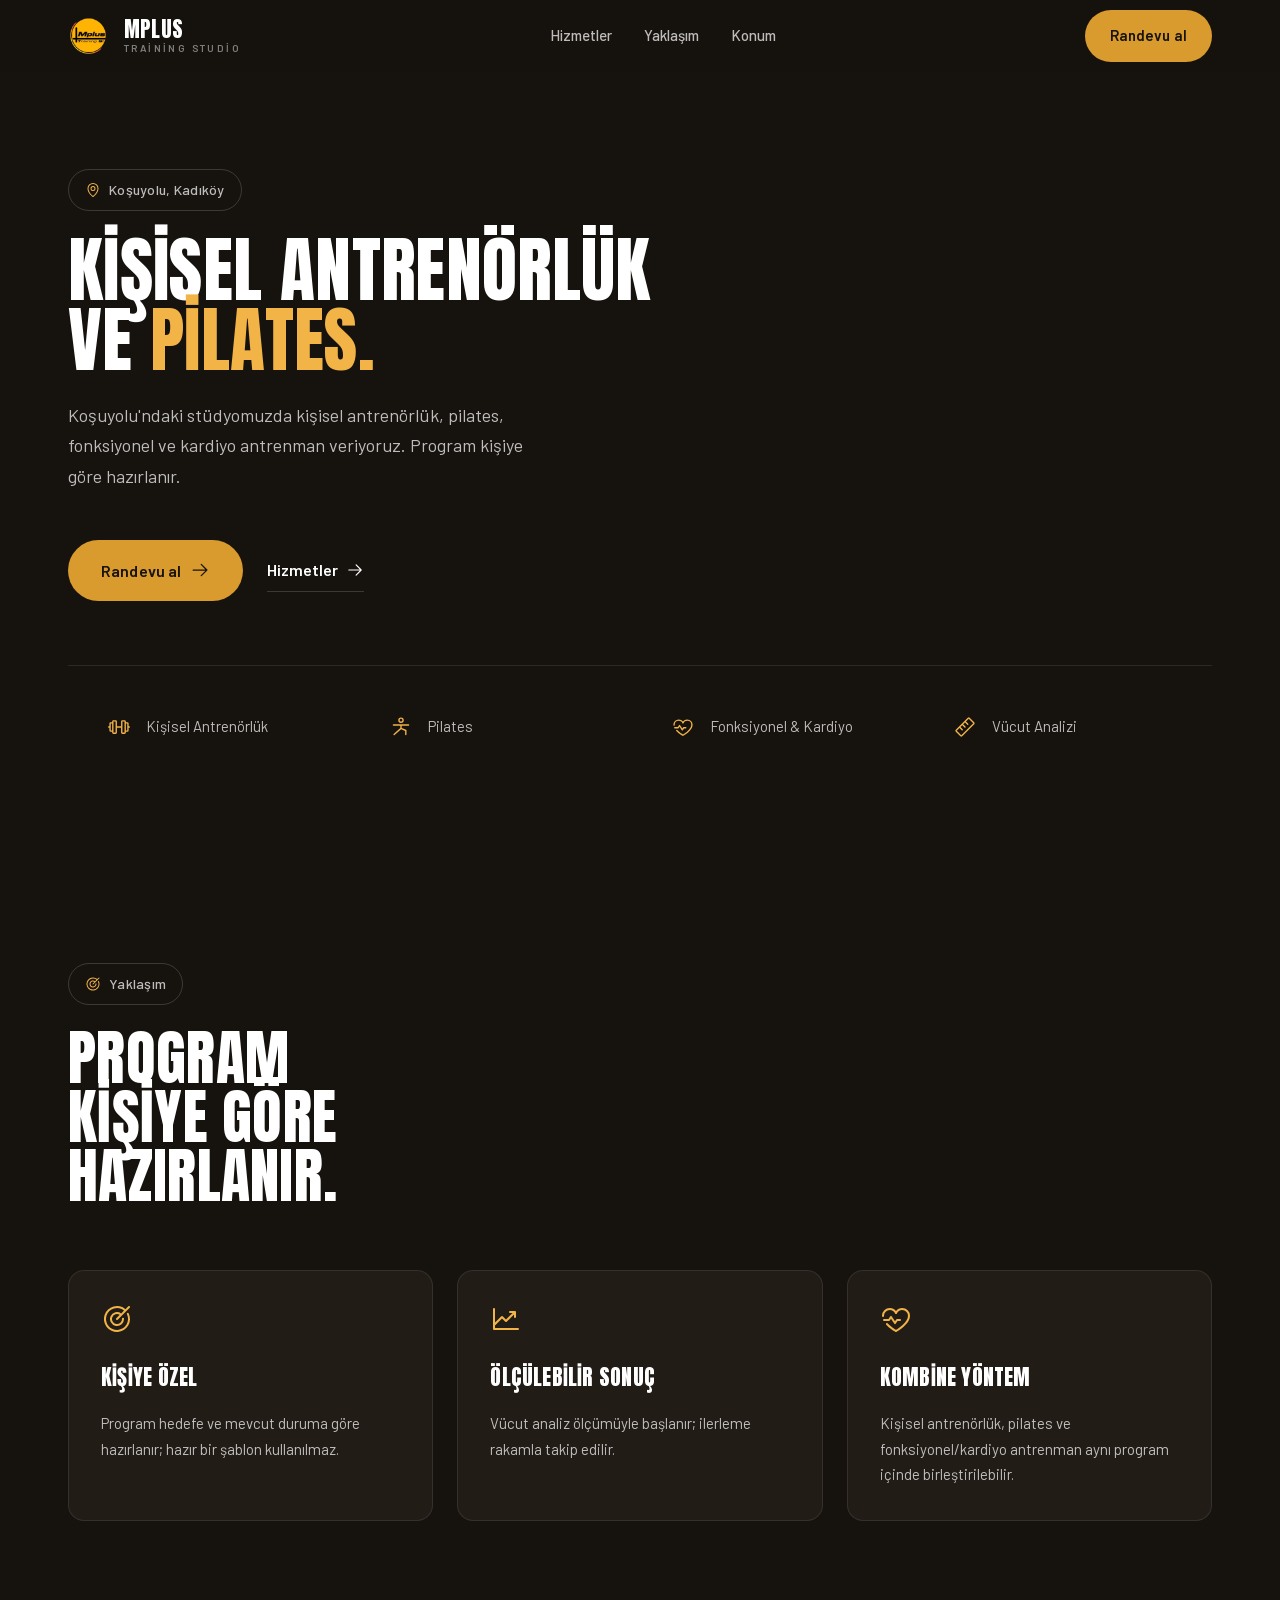
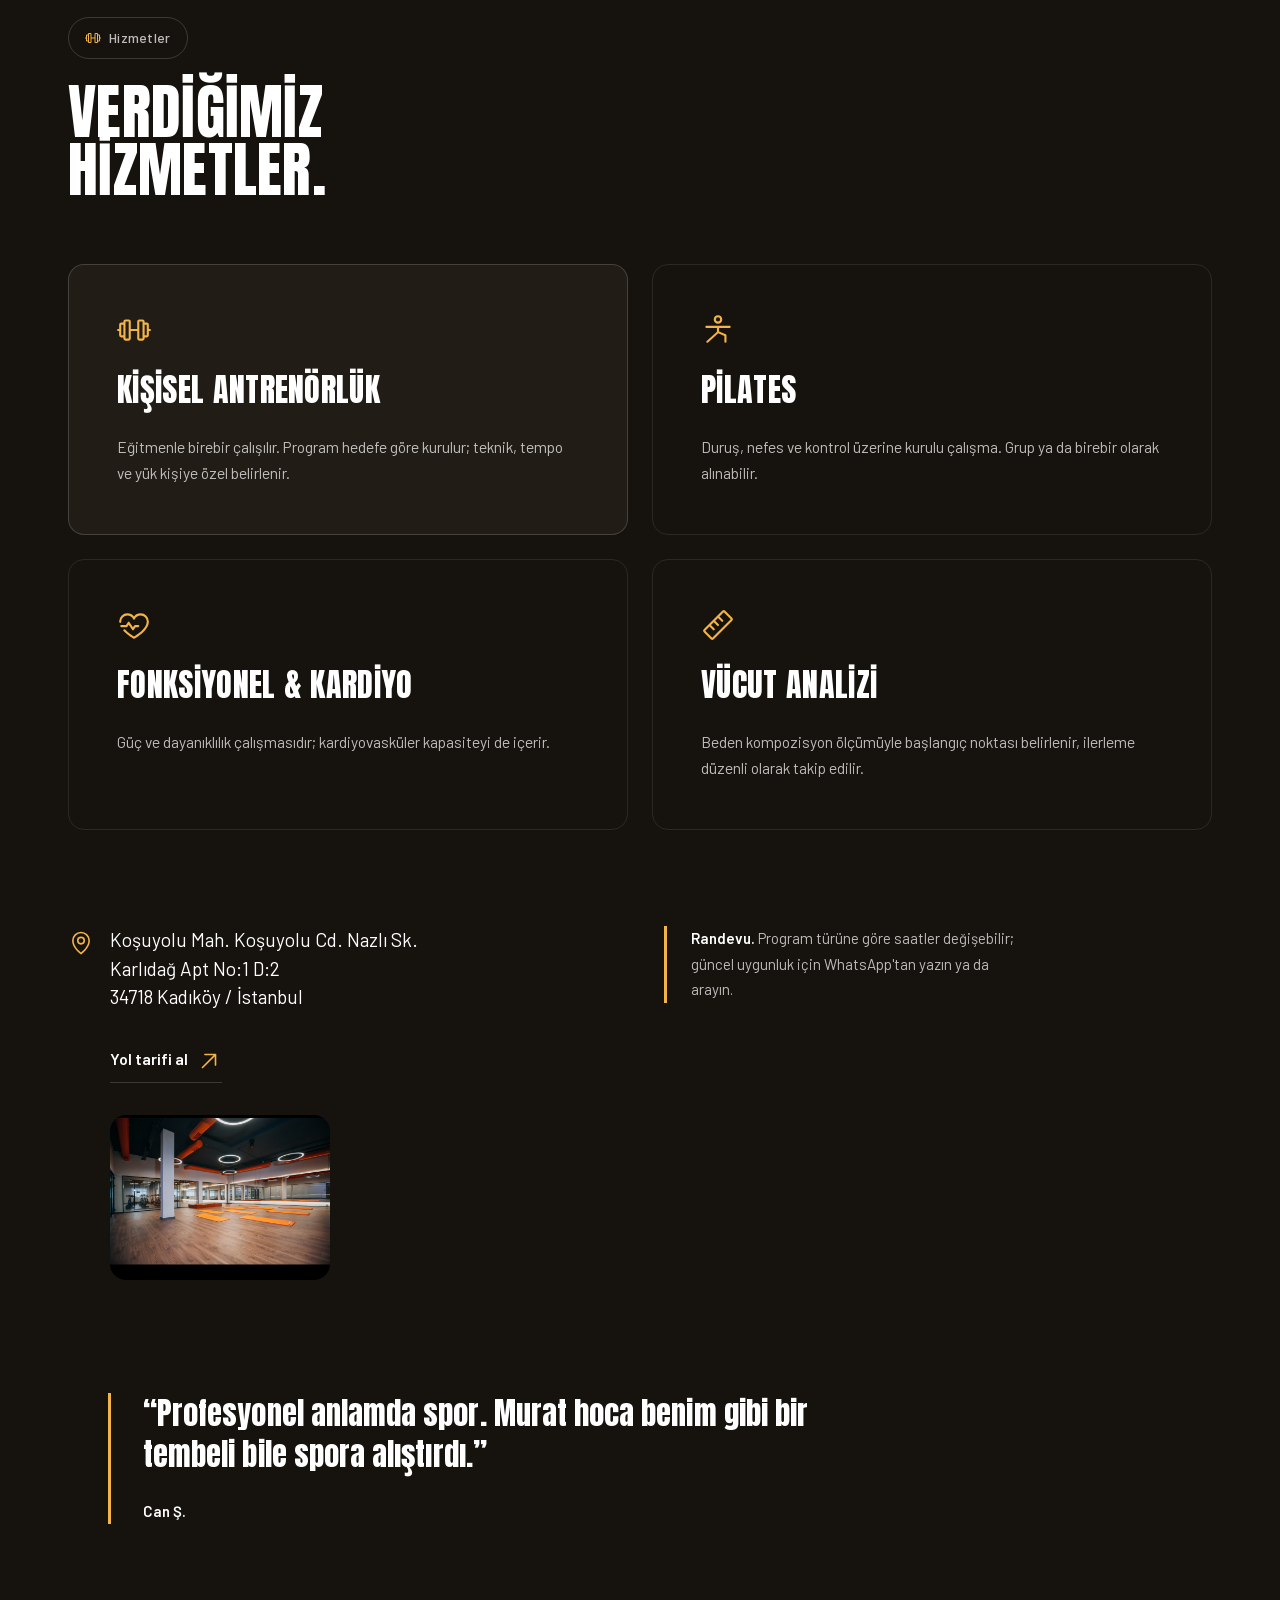
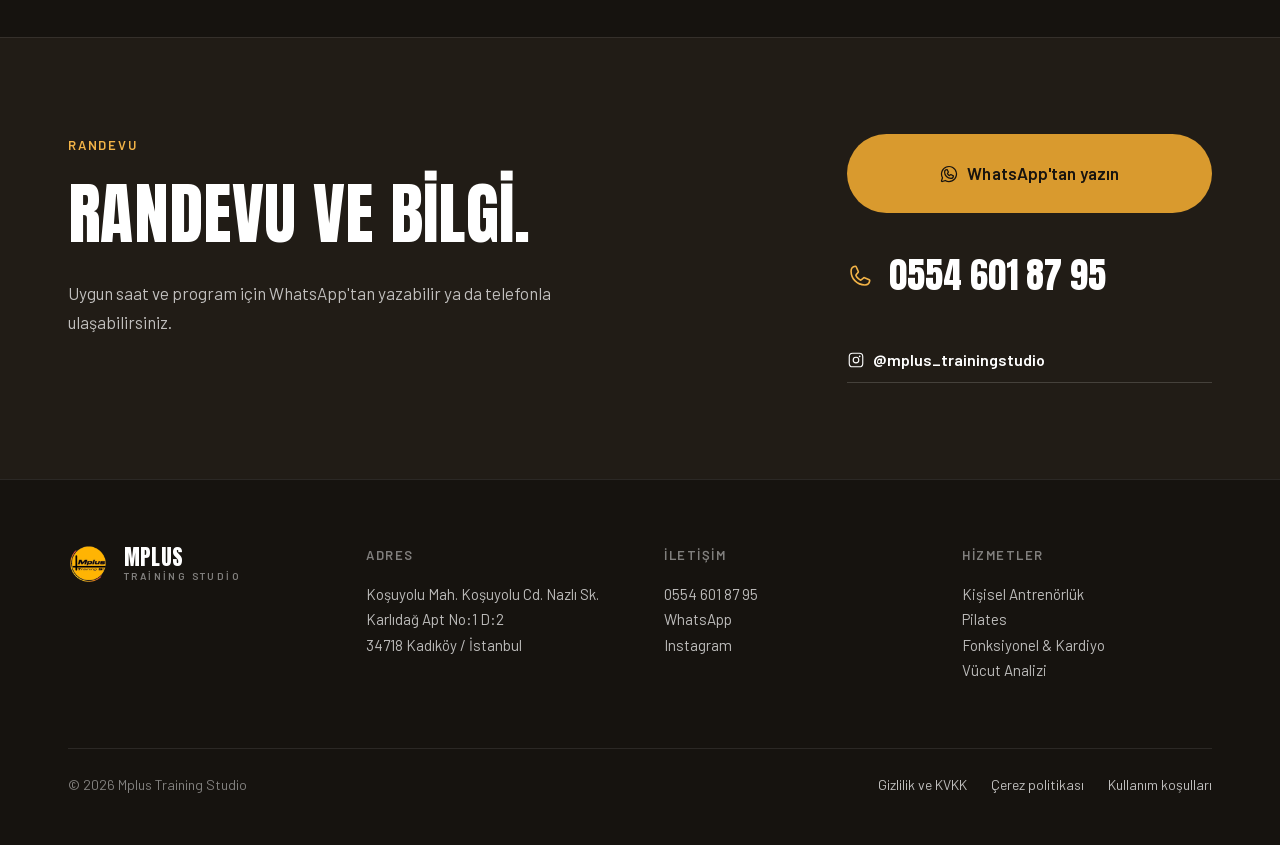
==== commit d0408c4c: "Konum bölümüne küçük, tek mekan izlenimi vermeyen bir fotoğraf ekle Adres bloğunun altına 220x165 bo" ====
--- a/index.html
+++ b/index.html
@@ -307,6 +307,10 @@
 .place__addr .ico{ width: 26px; height: 26px; color: var(--gold); margin-top: 4px; }
 .place__addr address{ font-style: normal; font-size: 19px; color: var(--paper); line-height: 1.5; }
 .place__addr .link{ margin-top: var(--s3); }
+.place__glimpse{
+  width: 220px; max-width: 100%; aspect-ratio: 4/3; object-fit: cover;
+  border-radius: var(--r-card); margin-top: var(--s4);
+}
 .place__note{ border-left: 3px solid var(--gold); padding-left: var(--s3); max-width: 44ch; font-size: 15px; }
 .place__note b{ color: var(--paper); }
 
@@ -523,6 +527,7 @@
           <div>
             <address>Koşuyolu Mah. Koşuyolu Cd. Nazlı Sk.<br>Karlıdağ Apt No:1 D:2<br>34718 Kadıköy / İstanbul</address>
             <a class="link" href="https://www.google.com/maps/search/?api=1&amp;query=Mplus%20Training%20Studio%20Ko%C5%9Fuyolu%20Kad%C4%B1k%C3%B6y" target="_blank" rel="noopener">Yol tarifi al <svg class="ico" aria-hidden="true" focusable="false" xmlns="http://www.w3.org/2000/svg" viewBox="0 0 256 256" fill="currentColor"><path d="M200,64V168a8,8,0,0,1-16,0V83.31L69.66,197.66a8,8,0,0,1-11.32-11.32L172.69,72H88a8,8,0,0,1,0-16H192A8,8,0,0,1,200,64Z"/></svg></a>
+            <img class="place__glimpse" src="assets/img/studyo.jpg" width="220" height="165" alt="Mplus Training Studio'dan bir kare" loading="lazy" decoding="async">
           </div>
         </div>
         <p class="place__note reveal" style="--i:1"><b>Randevu.</b> Program türüne göre saatler değişebilir; güncel uygunluk için WhatsApp'tan yazın ya da arayın.</p>
